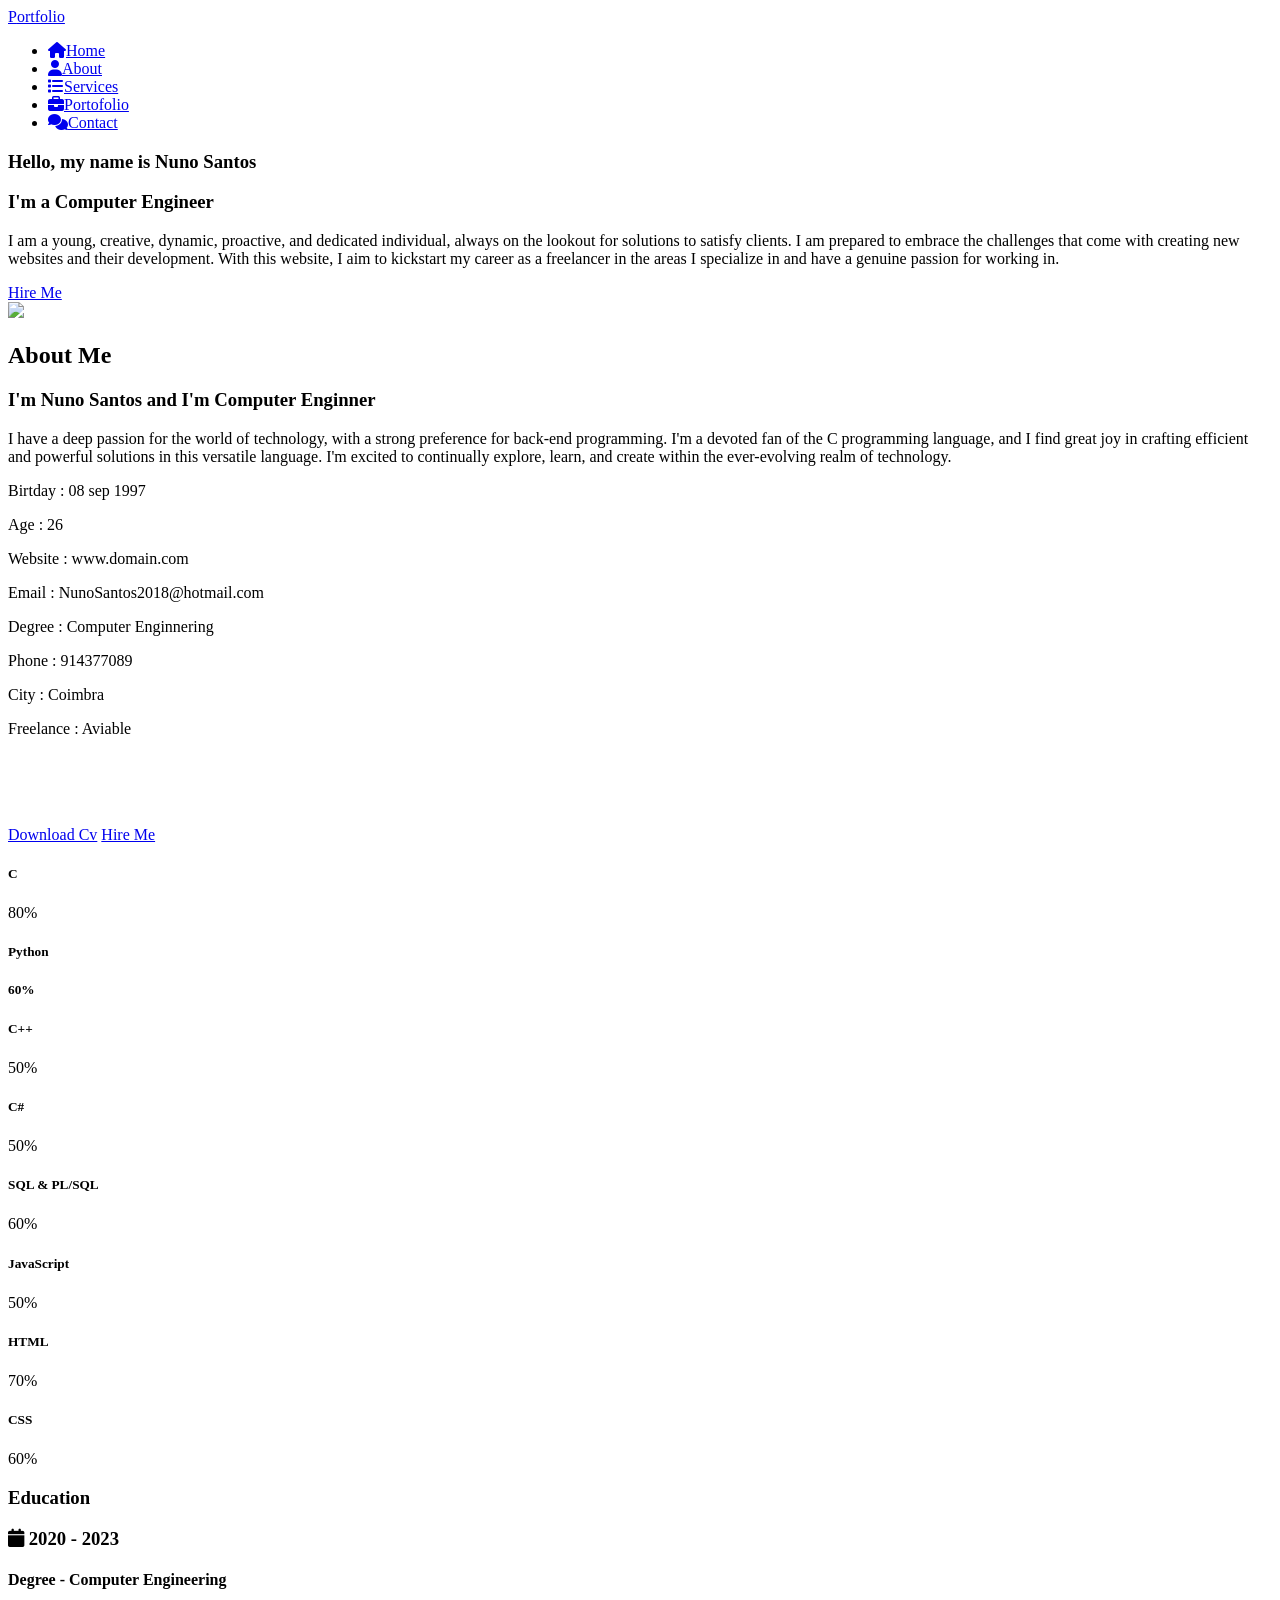
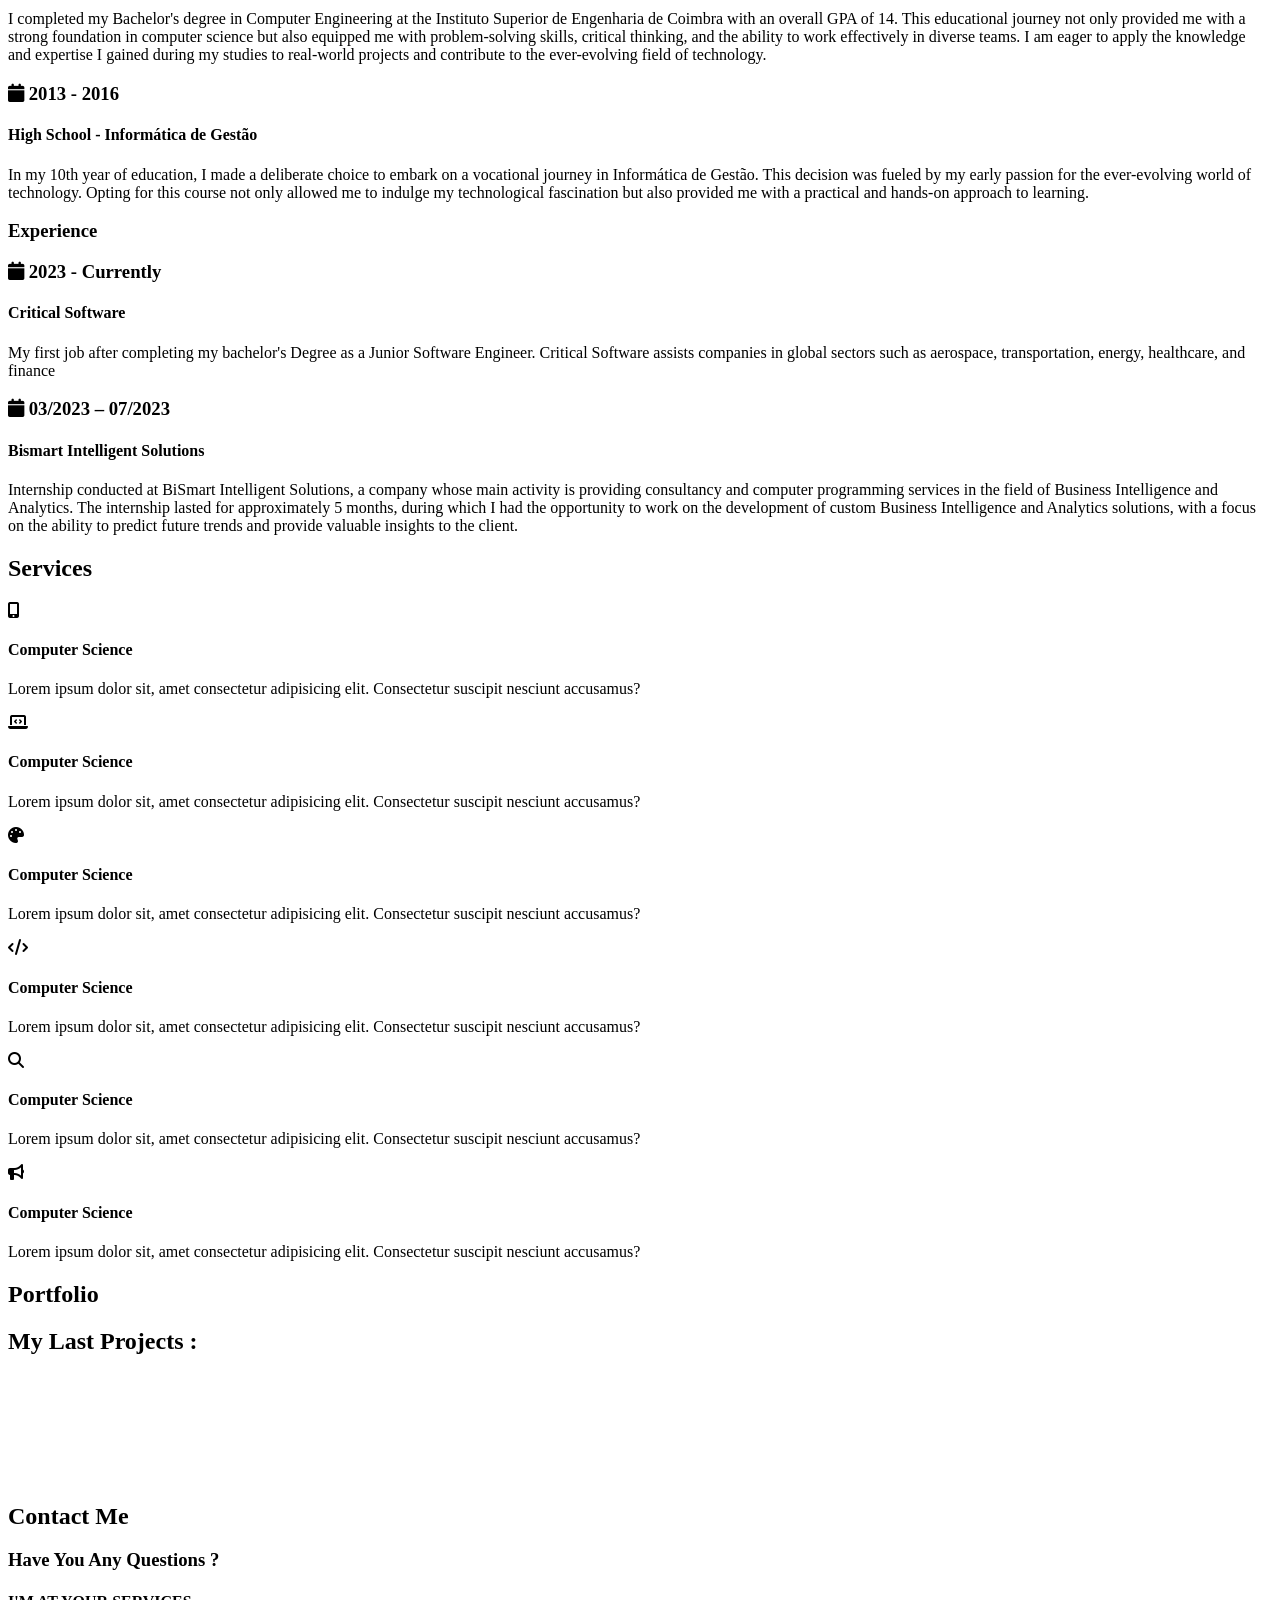
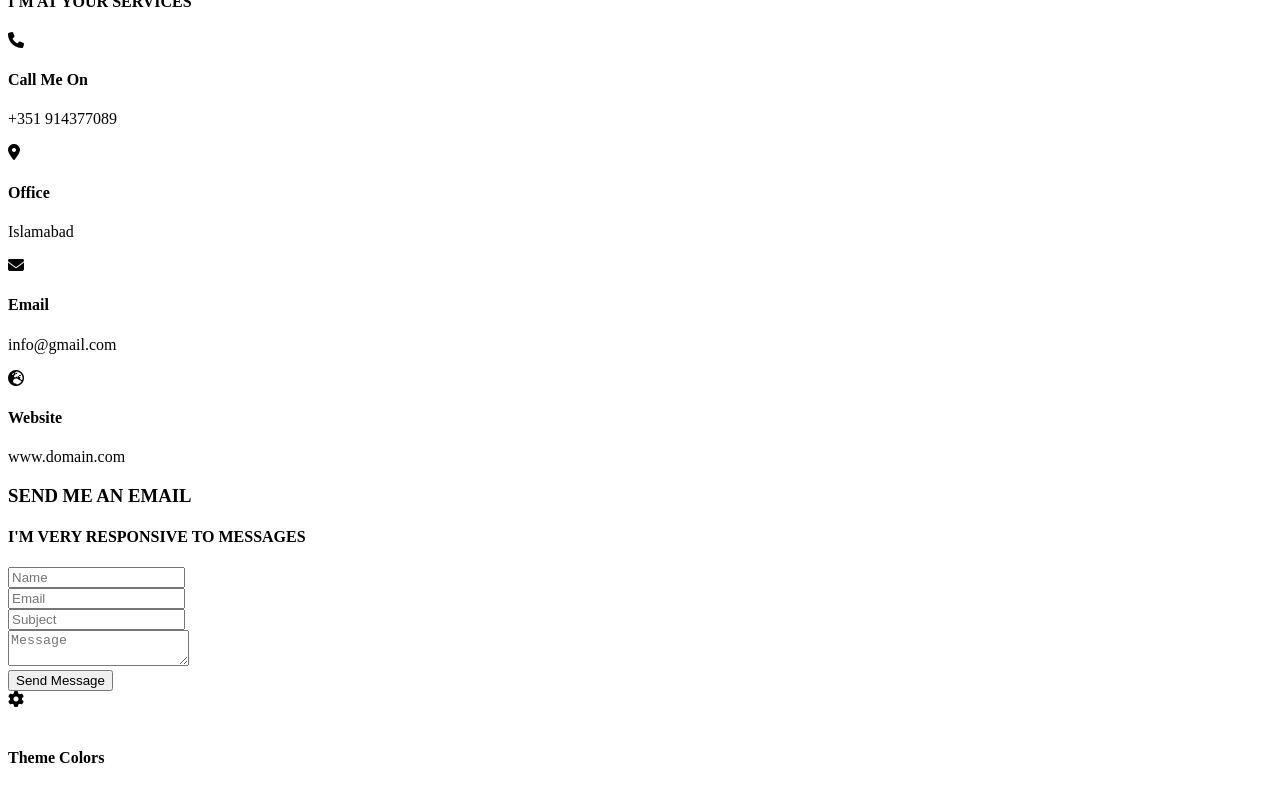
==== index.html @ 23011f0f "Add a index.html" ====
<!DOCTYPE html>
<html lang="en">

<head>
    <meta charset="UTF-8">
    <meta http-equiv="X-UA-Compatible" content="IE=edge">
    <meta name="viewport" content="width=device-width, initial-scale=1.0">
    <title>Document</title>
    <!-- ====  CSS Files ====-->
    <link rel="stylesheet" href="css/style.css">
    <link rel="stylesheet" href="css/skins/color-1.css">
    <link rel="stylesheet" href="https://cdnjs.cloudflare.com/ajax/libs/font-awesome/6.2.0/css/all.min.css">
    <!-- ==== Style Switcher ==== -->
    <link rel="stylesheet" href="css/skins/color-1.css" class="alternate-style" title="color-1" disabled>
    <link rel="stylesheet" href="css/skins/color-2.css" class="alternate-style" title="color-2" disabled>
    <link rel="stylesheet" href="css/skins/color-3.css" class="alternate-style" title="color-3" disabled>
    <link rel="stylesheet" href="css/skins/color-4.css" class="alternate-style" title="color-4" disabled>
    <link rel="stylesheet" href="css/skins/color-5.css" class="alternate-style" title="color-5" disabled>
    <link rel="stylesheet" href="css/style-switcher.css">
</head>

<body>
    <!-- ==== Main Container Start ==== -->
    <div class="main-container">
        <!-- ==== Aside Start ==== -->
        <div class="aside">
            <div class="logo">
                <a href="#"><span>P</span>ortfolio</a>
            </div>
            <div class="nav-toggler"></div>
            <span></span>
            <ul class="nav">
                <li><a href="#home" class="active"><i class="fa fa-home"></i>Home</a></li>
                <li><a href="#about"><i class="fa fa-user"></i>About</a></li>
                <li><a href="#services"><i class="fa fa-list"></i>Services</a></li>
                <li><a href="#portfolio"><i class="fa fa-briefcase"></i>Portofolio</a></li>
                <li><a href="#contact"><i class="fa fa-comments"></i>Contact</a></li>

            </ul>
        </div>
        <!-- ==== Aside End ==== -->
        <!-- ==== Main Content Start ==== -->
        <div class="main-content">
            <!-- ==== Home Section Start ==== -->
            <section class="home section" id="home">
                <div class="container">
                    <div class="row">
                        <div class="home-info padd-15">
                            <h3 class="hello">Hello, my name is <span class="name">Nuno Santos</span></h3>
                            <h3 class="my-profession">I'm a <span class="typing">Computer Engineer</span></h3>
                            <p>I am a young, creative, dynamic, proactive, and dedicated individual, always on the lookout for solutions to satisfy clients. I am prepared to embrace the challenges that come with creating new websites and their development. With this website, I aim to kickstart my career as a freelancer in the areas I specialize in and have a genuine passion for working in.</p>
                            <a href="#contact" class="btn hire-me">Hire Me</a>
                        </div>
                        <div class="home-img padd-15">
                            <img src="images/hero.jpg.png">
                        </div>
                    </div>
                </div>
            </section>
            <!-- ==== Home Section End ==== -->
            <!-- ==== About Section Start ==== -->
            <section class="about section" id="about">
                <div class="container">
                    <div class="row">
                        <div class="section-title padd-15">
                            <h2> About Me</h2>
                        </div>
                    </div>
                    <div class="row">
                        <div class="about-content padd-15">
                            <div class="row">
                                <div class="about-text padd-15">
                                    <h3>I'm Nuno Santos and I'm <span>Computer Enginner</span></h3>
                                    <p>I have a deep passion for the world of technology, with a strong preference for back-end programming. I'm a devoted fan of the C programming language, and I find great joy in crafting efficient and powerful solutions in this versatile language. I'm excited to continually explore, learn, and create within the ever-evolving realm of technology.</p>
                                </div>
                            </div>
                            <div class="row">
                                <div class="personal-info padd-15">
                                    <div class="row">
                                        <div class="info-item padd-15">
                                            <p>Birtday : <span>08 sep 1997</span></p>
                                        </div>
                                        <div class="info-item padd-15">
                                            <p>Age : <span>26</span></p>
                                        </div>
                                        <div class="info-item padd-15">
                                            <p>Website : <span>www.domain.com</span></p>
                                        </div>
                                        <div class="info-item padd-15">
                                            <p>Email : <span>NunoSantos2018@hotmail.com</span></p>
                                        </div>
                                        <div class="info-item padd-15">
                                            <p>Degree : <span>Computer Enginnering</span></p>
                                        </div>
                                        <div class="info-item padd-15">
                                            <p>Phone : <span>914377089</span></p>
                                        </div>
                                        <div class="info-item padd-15">
                                            <p>City : <span>Coimbra</span></p>
                                        </div>
                                        <div class="info-item padd-15">
                                            <p>Freelance : <span>Aviable</span></p>
                                        </div>
                                    </div>
                                    <br><br><br><br>
                                    <div class="row">
                                        <div class="buttons padd-15">
                                            
                                            <a href="/src/cv/CV - Nuno Santos.pdf" Download class="btn">Download Cv</a>
                                            <a href="#contact" class="btn hire-me">Hire Me</a>
                                        </div>
                                    </div>
                                </div>
                                <div class="skills padd-15">
                                    <div class="row">
                                        <div class="skill-item  padd-15">
                                            <h5>C</h5>
                                            <div class="progress">
                                                <div class="progress-in" style="width: 80%;"></div>
                                                <div class="skill-percent">80%</div>
                                            </div>
                                        </div>
                                        <div class="skill-item padd-15">
                                            <h5>Python<h5>
                                            <div class="progress">
                                                <div class="progress-in" style="width: 60%;"></div>
                                                <div class="skill-percent">60%</div>
                                            </div>
                                        </div>
                                        <div class="skill-item padd-15">
                                            <h5>C++</h5>
                                            <div class="progress">
                                                <div class="progress-in" style="width: 50%;"></div>
                                                <div class="skill-percent">50%</div>
                                            </div>
                                        </div>
                                        <div class="skill-item padd-15">
                                            <h5>C#</h5>
                                            <div class="progress">
                                                <div class="progress-in" style="width: 50%;"></div>
                                                <div class="skill-percent">50%</div>
                                            </div>
                                        </div>
                                        <div class="skill-item padd-15">
                                            <h5>SQL & PL/SQL</h5>
                                            <div class="progress">
                                                <div class="progress-in" style="width: 60%;"></div>
                                                <div class="skill-percent">60%</div>
                                            </div>
                                        </div>
                                        <div class="skill-item padd-15">
                                            <h5>JavaScript</h5>
                                            <div class="progress">
                                                <div class="progress-in" style="width: 50%;"></div>
                                                <div class="skill-percent">50%</div>
                                            </div>
                                        </div>
                                        <div class="skill-item padd-15">
                                            <h5>HTML</h5>
                                            <div class="progress">
                                                <div class="progress-in" style="width: 70%;"></div>
                                                <div class="skill-percent">70%</div>
                                            </div>
                                        </div>
                                        <div class="skill-item padd-15">
                                            <h5>CSS</h5>
                                            <div class="progress">
                                                <div class="progress-in" style="width: 60%;"></div>
                                                <div class="skill-percent">60%</div>
                                            </div>
                                        </div>
                                    </div>
                                </div>
                            </div>
                            <div class="row">
                                <div class="education padd-15">
                                    <h3 class="title">Education</h3>
                                    <div class="row">
                                        <div class="timeline-box padd-15">
                                            <div class="timeline shadow-dark">
                                                <!-- ==== Timeline item ==== -->
                                                <div class="timeline-item">
                                                    <div class="circle-dot"></div>
                                                    <h3 class="timeline-date">
                                                        <i class="fa fa-calendar"></i> 2020 - 2023
                                                    </h3>
                                                    <h4 class="timeline-title">Degree - Computer Engineering</h4>
                                                    <p class="timeline-text">I completed my Bachelor's degree in Computer Engineering at the Instituto Superior de Engenharia de Coimbra with an overall GPA of 14. This educational journey not only provided me with a strong foundation in computer science but also equipped me with problem-solving skills, critical thinking, and the ability to work effectively in diverse teams. I am eager to apply the knowledge and expertise I gained during my studies to real-world projects and contribute to the ever-evolving field of technology.</p>
                                                </div>
                                                <!-- ==== Timeline item ==== -->
                                                <div class="timeline-item">
                                                    <div class="circle-dot"></div>
                                                    <h3 class="timeline-date">
                                                        <i class=" fa fa-calendar"></i> 2013 - 2016
                                                    </h3>
                                                    <h4 class="timeline-title">High School - Informática de Gestão</h4>
                                                    <p class="timeline-text">In my 10th year of education, I made a deliberate choice to embark on a vocational journey in Informática de Gestão. This decision was fueled by my early passion for the ever-evolving world of technology. Opting for this course not only allowed me to indulge my technological fascination but also provided me with a practical and hands-on approach to learning.</p>
                                                </div>
                                            </div>
                                        </div>
                                    </div>
                                </div>
                                <div class="experience padd-15">
                                    <h3 class="title">Experience</h3>
                                    <div class="row">
                                        <div class="timeline-box padd-15">
                                            <div class="timeline shadow-dark">
                                                <!-- ==== Timeline item ==== -->
                                                <div class="timeline-item">
                                                    <div class="circle-dot"></div>
                                                    <h3 class="timeline-date">
                                                        <i class="fa fa-calendar"></i> 2023 - Currently
                                                    </h3>
                                                    <h4 class="timeline-title">Critical Software</h4>
                                                    <p class="timeline-text">My first job after completing my bachelor's Degree as a Junior Software Engineer. Critical Software assists companies in global sectors such as aerospace, transportation, energy, healthcare, and finance</p>
                                                </div>
                                                <!-- ==== Timeline item ==== -->
                                                <div class="timeline-item">
                                                    <div class="circle-dot"></div>
                                                    <h3 class="timeline-date">
                                                        <i class=" fa fa-calendar"></i> 03/2023 – 07/2023 
                                                    </h3>
                                                    <h4 class="timeline-title">Bismart Intelligent Solutions</h4>
                                                    <p class="timeline-text">Internship conducted at BiSmart Intelligent Solutions, a company whose main activity is providing consultancy and computer programming services in the field of Business Intelligence and Analytics. The internship lasted for approximately 5 months, during which I had the opportunity to work on the development of custom Business Intelligence and Analytics solutions, with a focus on the ability to predict future trends and provide valuable insights to the client.</p>
                                                </div>
                                                <!-- ==== Timeline item ==== -->
                                            </div>
                                        </div>
                                    </div>
                                </div>
                            </div>
                        </div>
                    </div>
                </div>
            </section>
            <!-- ==== About Section End ==== -->
            <!-- ==== Services Section Start ==== -->
            <section class="service section" id="services">
                <div class="container">
                    <div class="row">
                        <div class="section-title padd-15">
                            <h2>Services</h2>
                        </div>
                    </div>
                    <div class="row">
                        <!-- ==== Service item Start ====-->
                        <div class="service-item padd-15">
                            <div class="service-item-inner">
                                <div class="icon">
                                    <i class="fa fa-mobile-alt"></i>
                                </div>
                                <h4>Computer Science</h4>
                                <p>Lorem ipsum dolor sit, amet consectetur adipisicing elit. Consectetur suscipit
                                    nesciunt accusamus?</p>
                            </div>
                        </div>
                        <!-- ==== Service item End ====-->
                        <!-- ==== Service item Start ====-->
                        <div class="service-item padd-15">
                            <div class="service-item-inner">
                                <div class="icon">
                                    <i class="fa fa-laptop-code"></i>
                                </div>
                                <h4>Computer Science</h4>
                                <p>Lorem ipsum dolor sit, amet consectetur adipisicing elit. Consectetur suscipit
                                    nesciunt accusamus?</p>
                            </div>
                        </div>
                        <!-- ==== Service item End ====-->
                        <!-- ==== Service item Start ====-->
                        <div class="service-item padd-15">
                            <div class="service-item-inner">
                                <div class="icon">
                                    <i class="fa fa-palette"></i>
                                </div>
                                <h4>Computer Science</h4>
                                <p>Lorem ipsum dolor sit, amet consectetur adipisicing elit. Consectetur suscipit
                                    nesciunt accusamus?</p>
                            </div>
                        </div>
                        <!-- ==== Service item End ====-->
                        <!-- ==== Service item Start ====-->
                        <div class="service-item padd-15">
                            <div class="service-item-inner">
                                <div class="icon">
                                    <i class="fa fa-code"></i>
                                </div>
                                <h4>Computer Science</h4>
                                <p>Lorem ipsum dolor sit, amet consectetur adipisicing elit. Consectetur suscipit
                                    nesciunt accusamus?</p>
                            </div>
                        </div>
                        <!-- ==== Service item End ====-->
                        <!-- ==== Service item Start ====-->
                        <div class="service-item padd-15">
                            <div class="service-item-inner">
                                <div class="icon">
                                    <i class="fa fa-search"></i>
                                </div>
                                <h4>Computer Science</h4>
                                <p>Lorem ipsum dolor sit, amet consectetur adipisicing elit. Consectetur suscipit
                                    nesciunt accusamus?</p>
                            </div>
                        </div>
                        <!-- ==== Service item End ====-->
                        <!-- ==== Service item Start ====-->
                        <div class="service-item padd-15">
                            <div class="service-item-inner">
                                <div class="icon">
                                    <i class="fa fa-bullhorn"></i>
                                </div>
                                <h4>Computer Science</h4>
                                <p>Lorem ipsum dolor sit, amet consectetur adipisicing elit. Consectetur suscipit
                                    nesciunt accusamus?</p>
                            </div>
                        </div>
                        <!-- ==== Service item End ====-->
                    </div>
                </div>
            </section>
            <!-- ==== Services Section End ==== -->
            <!-- ==== Portfolio Section Start ==== -->
            <section class="portfolio section" id="portfolio">
                <div class="container">
                    <div class="row">
                        <div class="section-title padd-15">
                            <h2>Portfolio</h2>
                        </div>
                    </div>
                    <div class="row">
                        <div class="portfolio-heading padd-15">
                            <h2>My Last Projects : </h2>
                        </div>
                    </div>
                    <div class="row">
                        <!-- ==== Portfolio item start ==== -->
                        <div class="portfolio-item padd-15">
                            <div class="portfolio-item-inner shadow-dark">
                                <div class="portfolio-img">
                                    <img src="images/portfolio" alt="">
                                </div>
                            </div>
                        </div>
                        <!-- ==== Portfolio item End ==== -->
                        <!-- ==== Portfolio item start ==== -->
                        <div class="portfolio-item padd-15">
                            <div class="portfolio-item-inner shadow-dark">
                                <div class="portfolio-img">
                                    <img src="images/portfolio" alt="">
                                </div>
                            </div>
                        </div>
                        <!-- ==== Portfolio item End ==== -->
                        <!-- ==== Portfolio item start ==== -->
                        <div class="portfolio-item padd-15">
                            <div class="portfolio-item-inner shadow-dark">
                                <div class="portfolio-img">
                                    <img src="images/portfolio" alt="">
                                </div>
                            </div>
                        </div>
                        <!-- ==== Portfolio item End ==== -->
                        <!-- ==== Portfolio item start ==== -->
                        <div class="portfolio-item padd-15">
                            <div class="portfolio-item-inner shadow-dark">
                                <div class="portfolio-img">
                                    <img src="images/portfolio" alt="">
                                </div>
                            </div>
                        </div>
                        <!-- ==== Portfolio item End ==== -->
                        <!-- ==== Portfolio item start ==== -->
                        <div class="portfolio-item padd-15">
                            <div class="portfolio-item-inner shadow-dark">
                                <div class="portfolio-img">
                                    <img src="images/portfolio" alt="">
                                </div>
                            </div>
                        </div>
                        <!-- ==== Portfolio item End ==== -->
                        <!-- ==== Portfolio item start ==== -->
                        <div class="portfolio-item padd-15">
                            <div class="portfolio-item-inner shadow-dark">
                                <div class="portfolio-img">
                                    <img src="images/portfolio" alt="">
                                </div>
                            </div>
                        </div>
                        <!-- ==== Portfolio item End ==== -->
                    </div>
                </div>
            </section>
            <!-- ==== Portfolio Section End ==== -->
            <!-- ==== Contact Section Start ==== -->
            <section class="contact section" id="contact">
                <div class="container">
                    <div class="row">
                        <div class="section-title padd-15">
                            <h2>Contact Me</h2>
                        </div>
                    </div>
                    <h3 class="contact-title padd-15">Have You Any Questions ?</h3>
                    <h4 class="contact-sub-title padd-15">I'M AT YOUR SERVICES</h4>
                    <div class="row">
                        <!-- ==== Contact info item start ==== -->
                        <div class="contact-info-item padd-15">
                            <div class="icon"><i class="fa fa-phone"></i></div>
                            <h4>Call Me On</h4>
                            <p>+351 914377089</p>
                        </div>
                        <!-- ==== Contact info item end ==== -->
                        <!-- ==== Contact info item start ==== -->
                        <div class="contact-info-item padd-15">
                            <div class="icon"><i class="fa fa-map-marker-alt"></i></div>
                            <h4>Office</h4>
                            <p>Islamabad</p>
                        </div>
                        <!-- ==== Contact info item end ==== -->
                        <!-- ==== Contact info item start ==== -->
                        <div class="contact-info-item padd-15">
                            <div class="icon"><i class="fa fa-envelope"></i></div>
                            <h4>Email</h4>
                            <p>info@gmail.com</p>
                        </div>
                        <!-- ==== Contact info item end ==== -->
                        <!-- ==== Contact info item start ==== -->
                        <div class="contact-info-item padd-15">
                            <div class="icon"><i class="fa fa-globe-europe"></i></div>
                            <h4>Website</h4>
                            <p>www.domain.com</p>
                        </div>
                        <!-- ==== Contact info item end ==== -->
                    </div>
                    <h3 class="contact-title padd-15">SEND ME AN EMAIL</h3>
                    <h4 class="contact-sub-title padd-15">I'M VERY RESPONSIVE TO MESSAGES</h4>
                    <!-- ==== Contact Form ==== -->
                    <div class="row">
                        <div class="contact-form padd-15">
                            <div class="row">
                                <div class="form-item col-6 padd-15">
                                    <div class="form-group">
                                        <input type="text" class="form-control" placeholder="Name">
                                    </div>
                                </div>
                                <div class="form-item col-6 padd-15">
                                    <div class="form-group">
                                        <input type="email" class="form-control" placeholder="Email">
                                    </div>
                                </div>
                            </div>
                            <div class="row">
                                <div class="form-item col-12 padd-15">
                                    <div class="form-group">
                                        <input type="text" class="form-control" placeholder="Subject">
                                    </div>
                                </div>
                            </div>
                            <div class="row">
                                <div class="form-item col-12 padd-15">
                                    <div class="form-group">
                                        <textarea name="" class="form-control" id="" placeholder="Message"></textarea>
                                    </div>
                                </div>
                            </div>
                            <div class="row">
                                <div class="form-item col-12 padd-15">
                                    <button type="submit" class="btn">Send Message</button>
                                </div>
                            </div>
                        </div>
                    </div>
                </div>
            </section>
            <!-- ==== Contact Section End ==== -->
        </div>
        <!-- ==== Main Content End ==== -->
    </div>
    <!-- ==== Main Container End ==== -->
    <!-- ==== Style Switcher Start === -->
    <div class="style-switcher">    
        <div class="style-switcher-toggler s-icon">
            <i class="fas fa-cog fa-spin"></i>
        </div>
        <div class="day-night s-icon">
            <i class="fas "></i>
        </div>        
        <h4>Theme Colors</h4>
        <div class="colors">
            <span class="color-1" onclick="setActiveStyle('color-1')"></span>
            <span class="color-2" onclick="setActiveStyle('color-2')"></span>
            <span class="color-3" onclick="setActiveStyle('color-3')"></span>
            <span class="color-4" onclick="setActiveStyle('color-4')"></span>
            <span class="color-5" onclick="setActiveStyle('color-5')"></span>
        </div>
    </div>
    <!-- ==== Style Switcher End === -->
    <!-- ==== JS Files ==== -->
    <script src="https://cdnjs.cloudflare.com/ajax/libs/typed.js/2.0.12/typed.min.js" 
     referrerpolicy="no-referrer"></script>
    <script src="js/script.js"></script>
    <script src="js/style-switcher.js"></script>
</body>

</html>
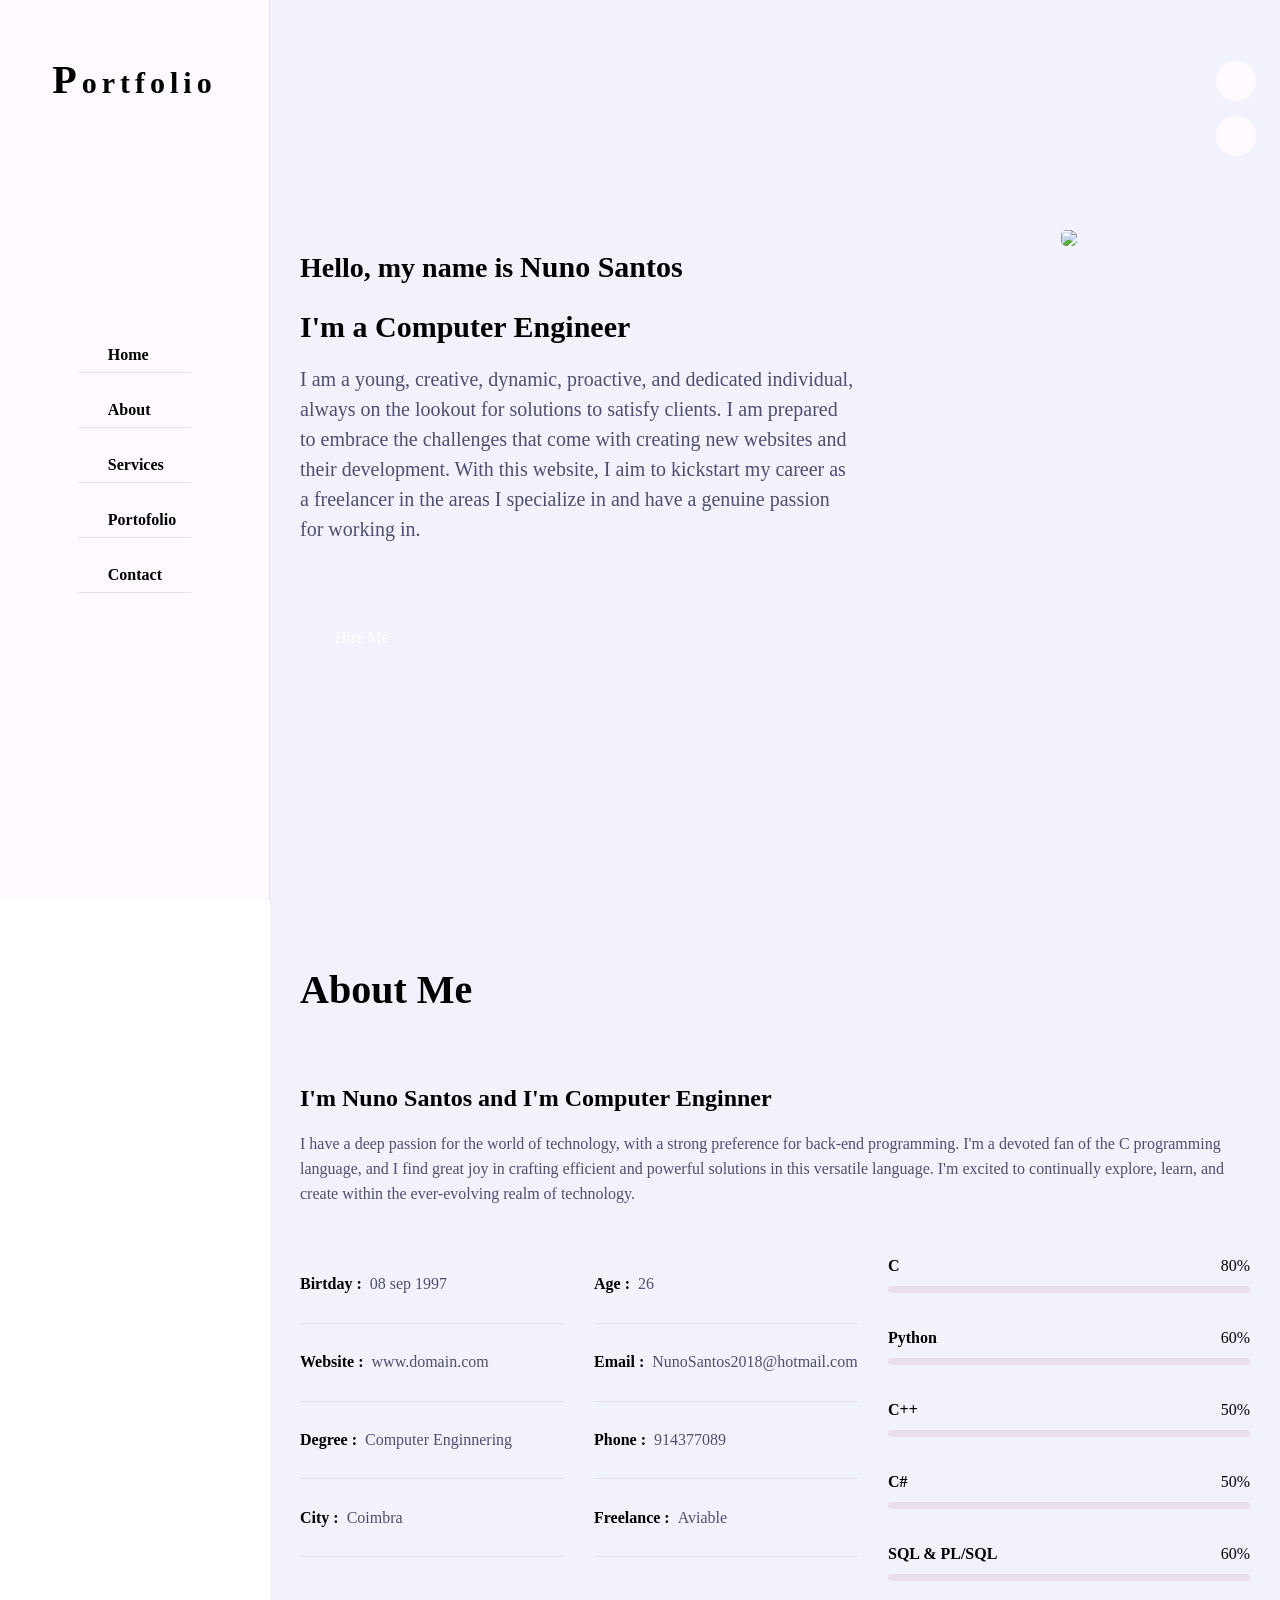
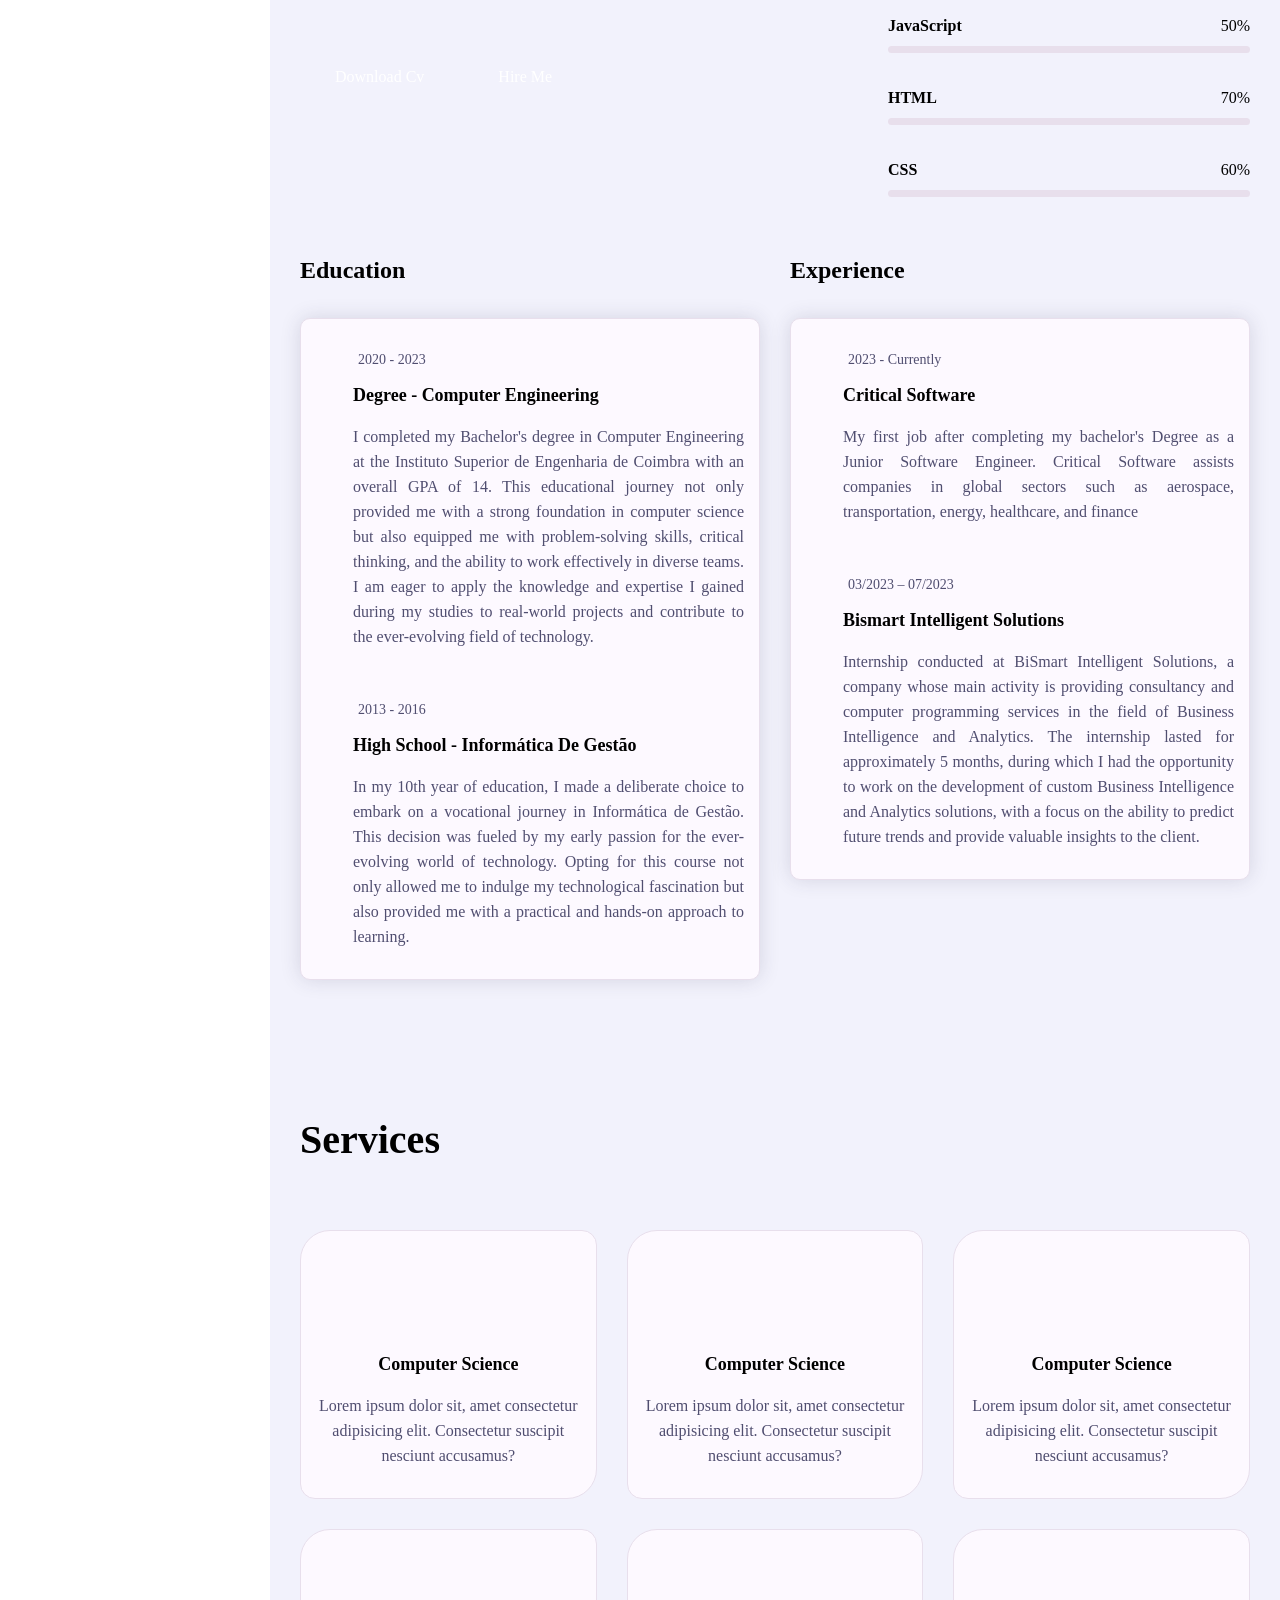
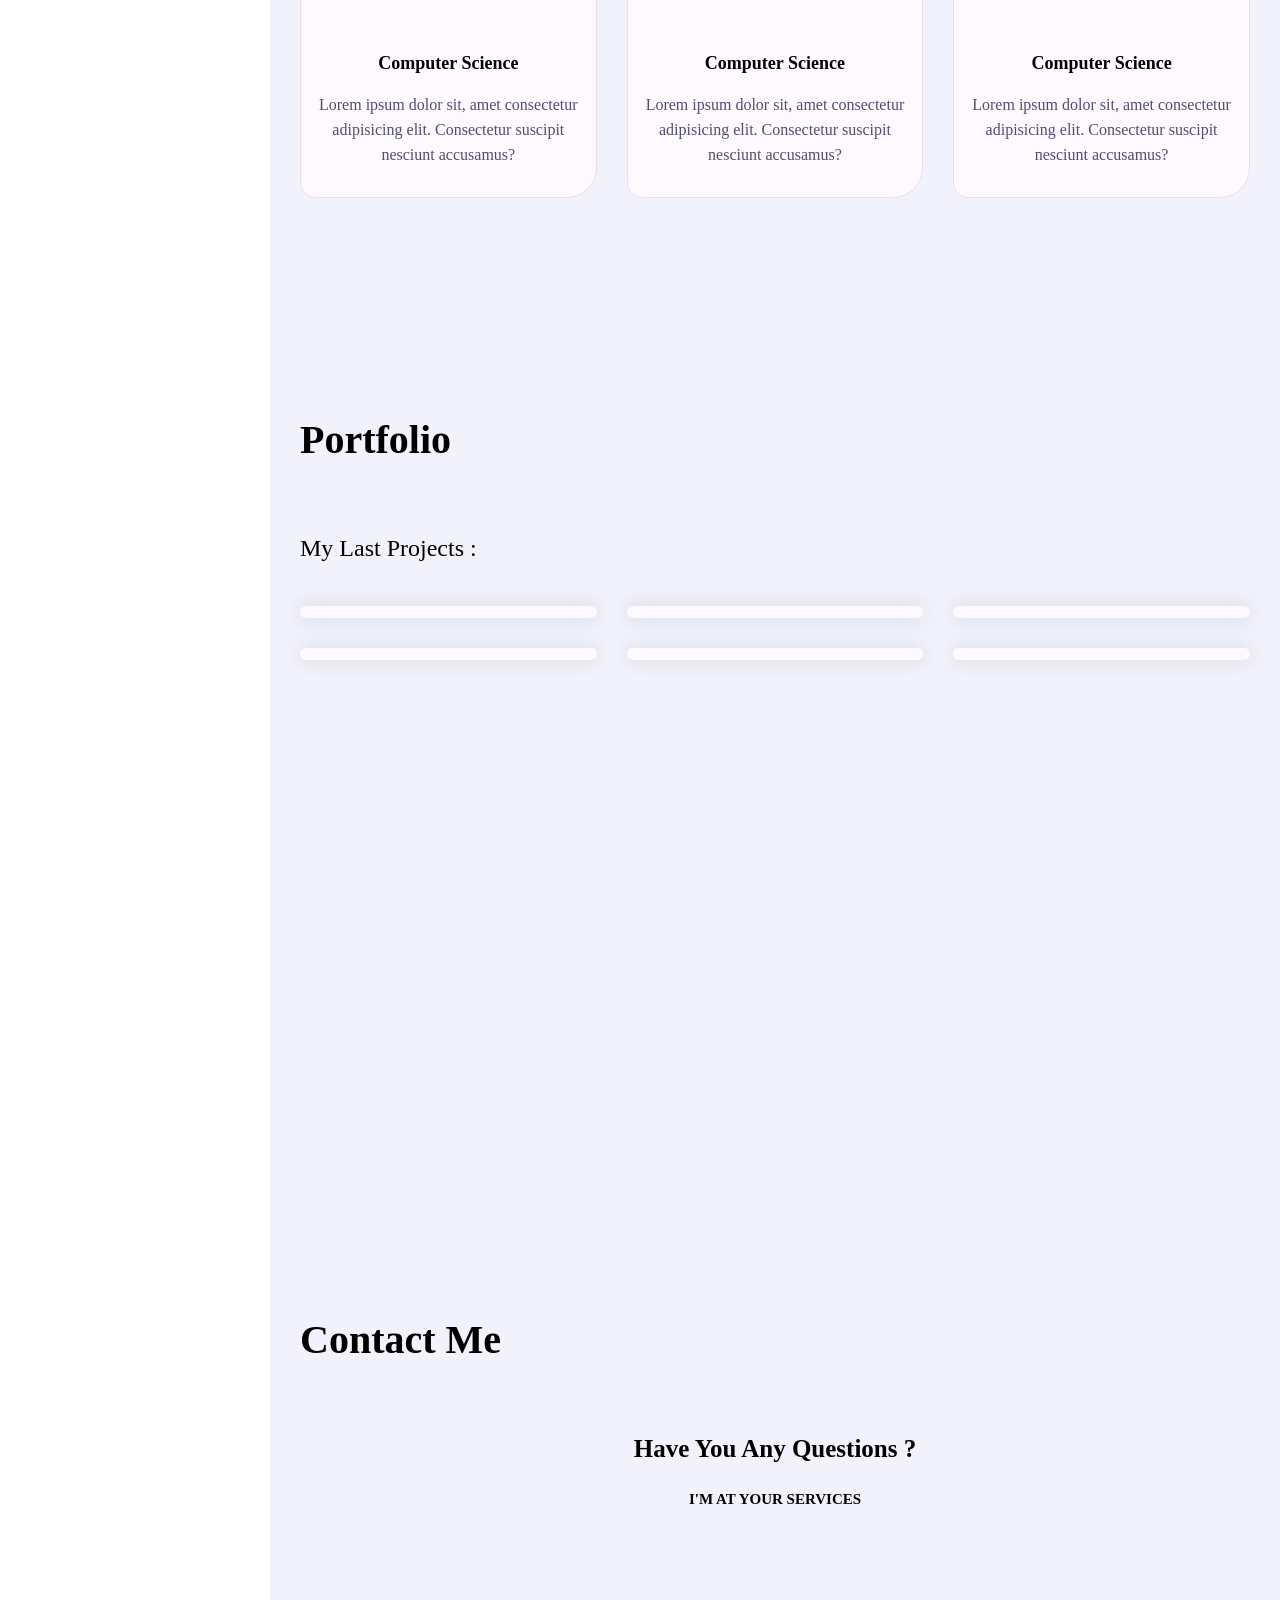
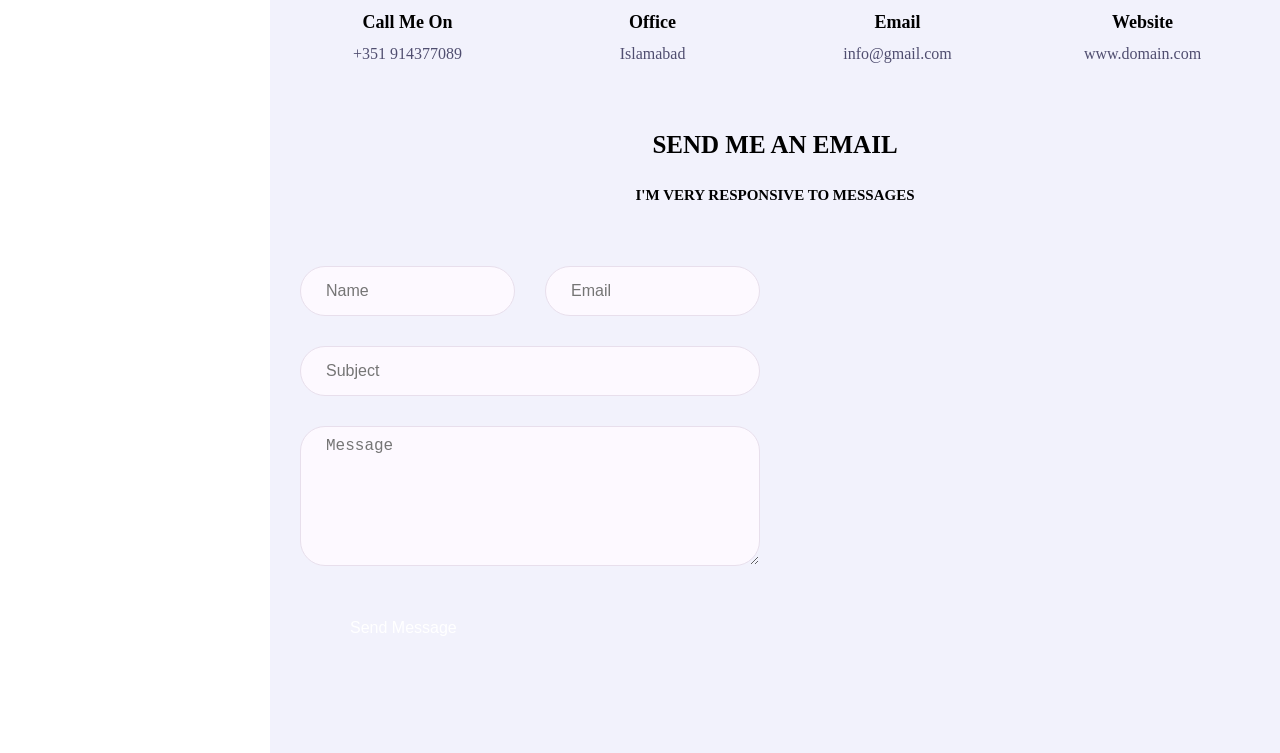
==== commit f4a4ff8d: "Update the links for folders" ====
--- a/index.html
+++ b/index.html
@@ -7,16 +7,16 @@
     <meta name="viewport" content="width=device-width, initial-scale=1.0">
     <title>Document</title>
     <!-- ====  CSS Files ====-->
-    <link rel="stylesheet" href="css/style.css">
+    <link rel="stylesheet" href="src/css/style.css">
     <link rel="stylesheet" href="css/skins/color-1.css">
-    <link rel="stylesheet" href="https://cdnjs.cloudflare.com/ajax/libs/font-awesome/6.2.0/css/all.min.css">
+    <link rel="stylesheet" href="https://cdnjs.cloudflare.com/ajax/libs/font-awesome/6.2.0/src/css/all.min.css">
     <!-- ==== Style Switcher ==== -->
-    <link rel="stylesheet" href="css/skins/color-1.css" class="alternate-style" title="color-1" disabled>
-    <link rel="stylesheet" href="css/skins/color-2.css" class="alternate-style" title="color-2" disabled>
-    <link rel="stylesheet" href="css/skins/color-3.css" class="alternate-style" title="color-3" disabled>
-    <link rel="stylesheet" href="css/skins/color-4.css" class="alternate-style" title="color-4" disabled>
-    <link rel="stylesheet" href="css/skins/color-5.css" class="alternate-style" title="color-5" disabled>
-    <link rel="stylesheet" href="css/style-switcher.css">
+    <link rel="stylesheet" href="src/css/skins/color-1.css" class="alternate-style" title="color-1" disabled>
+    <link rel="stylesheet" href="src/css/skins/color-2.css" class="alternate-style" title="color-2" disabled>
+    <link rel="stylesheet" href="src/css/skins/color-3.css" class="alternate-style" title="color-3" disabled>
+    <link rel="stylesheet" href="src/css/skins/color-4.css" class="alternate-style" title="color-4" disabled>
+    <link rel="stylesheet" href="src/css/skins/color-5.css" class="alternate-style" title="color-5" disabled>
+    <link rel="stylesheet" href="src/css/style-switcher.css">
 </head>
 
 <body>
@@ -497,8 +497,8 @@
     <!-- ==== JS Files ==== -->
     <script src="https://cdnjs.cloudflare.com/ajax/libs/typed.js/2.0.12/typed.min.js" 
      referrerpolicy="no-referrer"></script>
-    <script src="js/script.js"></script>
-    <script src="js/style-switcher.js"></script>
+    <script src="src/js/script.js"></script>
+    <script src="src/js/style-switcher.js"></script>
 </body>
 
 </html>
--- a/src/css/style.css
+++ b/src/css/style.css
@@ -0,0 +1,797 @@
+@import url('https://fonts.googleapis.com/css2?family=Clicker+Script&family=Poppins:wght@200;300;400;500;600;700&display=swap');
+:root
+{
+    --bg-black-900:#f2f2fc;
+    --bg-black-100:#fdf9ff;
+    --bg-black-50:#e8dfec;
+    --text-blacck-900:#302e4d;
+    --text-black-700:#504e70;
+}
+body.dark
+{
+        --bg-black-900:#151515;
+        --bg-black-100:#222222;
+        --bg-black-50:#393939;
+        --text-black-900:#ffffff;
+        --text-black-700:#e9e9e9;
+       /* background-color: #151515; /* Cor de fundo para o modo noturno */
+        /*color: #ffffff; /* Cor do texto para o modo noturno */
+}
+body
+{
+  line-height: 1.5;
+  font-size: 16px; 
+  font-family: 'Poppins' sans-serif;
+}
+*
+{
+    margin: 0;
+    padding: 0;
+    outline: none;
+    text-decoration: none;
+    box-sizing: border-box;
+}
+::before,::after
+{
+    box-sizing: border-box;
+}
+ul{
+    list-style: none;
+}
+.section
+{
+    background: var(--bg-black-900);
+    min-height: 100vh;
+    display: block;
+    padding: 0 30px;
+    opacity: 1;
+}
+.hidden
+{
+    display: none !important;
+}
+.main-content
+{
+    padding-left: 270px;
+
+}
+.padd-15
+{
+    padding-left: 15px;
+    padding-right: 15px;
+}
+.container
+{
+    max-width: 1100px;
+    width: 100%;
+    margin: auto;
+}
+.section .container
+{
+    padding-top: 60px;
+    padding-bottom: 70px;
+}
+.section-title
+{
+    flex: 0 0 100;
+    max-width: 100%;
+    margin-bottom: 60px;
+}
+.section-title h2
+{
+    font-size: 40px;
+    color: var(--text-black-900);
+    font-weight: 700;
+    position: relative;
+}
+.section-title h2::before
+{
+    content: '';
+    height: 4px;
+    width: 50px;
+    background-color: var(--skin-color);
+    position: absolute;
+    top: 100%;
+    left: 0;
+}
+.section-title h2::after
+{
+    content: '';
+    height: 4px;
+    width: 25px;
+    background-color: var(--skin-color);
+    position: absolute;
+    top: 100%;
+    left: 0;
+    margin-top: 8px;
+}
+.row
+{
+    display: flex;
+    flex-wrap: wrap;
+    margin-left: -15px;
+    margin-right: -15px;
+    position: relative;
+}
+.btn
+{
+    font-size: 16px;
+    font-weight: 500;
+    padding: 12px 35px;
+    color: white;
+    border-radius: 40px;
+    display: inline-block;
+    white-space: nowrap;
+    border: none;
+    background: var(--skin-color);
+    transition: all 0.3s ease;
+}
+.btn:hover
+{
+    transform: scale(1.05);
+}
+.shadow-dark
+{
+    box-shadow: 0 0 20px rgba(48, 46, 77, 0.15);
+}
+/* aside */
+.aside
+{
+    width: 270px;
+    background: var(--bg-black-100);
+    position: fixed;
+    left: 0;
+    top: 0;
+    padding: 30px;
+    height: 100%;
+    border-right: 1px solid var(--bg-black-50);    
+    display: flex;
+    justify-content: center;
+    align-items: center;
+    z-index: 10;
+}
+.aside .logo
+{
+    position: absolute;
+    top: 50px;
+    font-size: 30px;
+
+}
+.aside .logo a
+{
+    color: var(--text-black-900);
+    font-weight: 700;
+    padding: 15px 20px;
+    font-size: 30px;
+    letter-spacing: 5px;
+    position: relative;
+}
+.aside .logo a span
+{
+    font-family: 'Clicker Script', cursive;
+    font-size: 40px;
+}
+.aside .logo a::before
+{
+    content: '';
+    position: absolute;
+    width: 20px;
+    height: 20px;
+    border-bottom: 5px solid var(--skin-color);
+    border-left: 5px solid var(--skin-color);
+    bottom: 0;
+    left: 0;
+
+}
+.aside .logo a::after
+{
+    content: '';
+    position: absolute;
+    width: 20px;
+    height: 20px;
+    border-top: 5px solid var(--skin-color);
+    border-right: 5px solid var(--skin-color);
+    top: 0;
+    right: 0;
+}
+.aside .nav-toggler
+{
+    height: 40px;
+    width: 45px;
+    border: 1px solid var(--bg-black-50);
+    cursor: pointer;
+    position: fixed;
+    left: 300px;
+    top: 20px;
+    border-radius: 5px;
+    background: var(--bg-black-100);
+    display: none;
+    align-items: center;
+    justify-content: center;
+}
+.aside .nav-toggler span
+{
+    height: 2px; /*Altura*/
+    width: 18px; /*Largura*/
+    background: var(--skin-color);
+    display: inline-block;
+    position: relative; 
+}
+.aside .nav-toggler span::before
+{
+    content: '';
+    height: 2px;
+    width: 18px;
+    background: var(--skin-color);
+    position: absolute;
+    top: -6px;
+    left: 0;
+}
+.aside .nav-toggler span::after
+{
+    content: '';
+    height: 2px;
+    width: 18px;
+    background: var(--skin-color);
+    position: absolute;
+    top: 6px;
+    left: 0;
+}
+.aside .nav
+{
+    margin-top: 50px;
+}
+.aside .nav li
+{
+    margin-bottom: 20px;
+    display: block;
+}
+.aside .nav li a 
+{
+    font-size: 16px;
+    font-weight: 600;
+    display: block;
+    border-bottom: 1px solid var(--bg-black-50);
+    color: var(--text-black-900);
+    padding: 5px 15px;
+}
+.aside .nav li a.active
+{
+    color: var(--skin-color);
+}
+.aside .nav li a i
+{
+    margin-right: 15px;
+}
+
+/* home */ 
+.home{
+    min-height: 100vh;
+    display:flex;
+    color: var(--text-black-900);
+
+}
+.home .home-info
+{
+    flex: 0 0 60%;
+    max-width: 60%;
+
+}
+h3.hello
+{
+  font-size: 28px;
+  margin: 15px 0;  
+}
+h3.hello span
+{
+    font-family: 'Clicker Script' , cursive;
+    font-size: 30px;
+    font-weight: 700;
+    color: var(--skin-color);
+}
+h3.my-profession
+{
+    font-size: 30px;
+    margin: 15px 0;
+}
+.typing
+{
+    color: var(--skin-color);
+}
+.home-info p 
+{
+    margin-bottom: 70px;
+    font-size: 20px;
+    color: var(--text-black-700);
+}
+.home .home-img{
+    flex: 0 0 40%;
+    max-width:  40%;
+    text-align: center;
+    position: relative;
+
+}
+.home-img::after
+{
+    content: '';
+    position: absolute;
+    height: 80px;
+    width: 80px;
+    border-bottom: 10px solid var(--skin-color);
+    border-right: 10px solid var(--skin-color);
+    right: 20px;
+    bottom: -40px
+}
+.home-img::before
+{
+    content: '';
+    position: absolute;
+    height: 80px;
+    width: 80px;
+    border-top: 10px solid var(--skin-color);
+    border-left: 10px solid var(--skin-color);
+    left: -20px;
+    top: -40px
+}
+
+.home .home-img img
+{
+    margin: auto;
+    border-radius: 5px;
+    height: 400px;
+}
+
+/*About */
+.about .about-content
+{
+    flex: 0 0 100%;
+    max-width: 100%;
+}
+.about .about-content .about-text
+{
+    flex: 0 0 100%;
+    max-width: 100%;    
+}
+.about .about-content .about-text h3
+{
+    font-size: 24px;
+    margin-bottom: 15px;
+    font-weight: 700;
+    color: var(--text-black-900)
+}
+.about .about-content .about-text h3 span
+{
+    color: var(--skin-color);
+}
+.about .about-content .about-text p
+{
+    font-size: 16px;
+    line-height: 25px;
+    color: var(--text-black-700);
+}
+.about .about-content .personal-info
+{
+    flex: 0 0 60%;
+    max-width: 60%;
+    margin-top: 40px;
+}
+.about .about-content .personal-info .info-item
+{
+    flex: 0 0 50%;
+    max-width: 50%;
+}
+.about .about-content .personal-info .info-item p
+{
+    font-weight: 600;
+    padding: 10% 0;
+    font-size: 16px;
+    color: var(--text-black-900);
+    border-bottom: 1px solid var(--bg-black-50);
+}
+.about .about-content .personal-info .info-item p span
+{
+    font-weight: 400;
+    color: var(--text-black-700);
+    margin-left: 4px;
+    display: inline-block;
+
+}
+.about .about-content .personal-info .buittons
+{
+    margin-top: 30px;
+}
+.about .about-content .personal-info .buittons .btn
+{
+    margin-right: 15px;
+    margin-top: 10px;
+}
+.about .about-content .skills
+{
+    flex: 0 0 40%;
+    max-width: 40%;
+    margin-top: 40px;
+}
+.about .about-content .skills .skill-item
+{
+    flex: 0 0 100%;
+    max-width: 100%;
+
+}
+.about .about-content .skills .skill-item h5
+{
+    line-height: 40px;
+    font-weight: 600;
+    font-size: 16px;
+    color: var(--text-black-900);
+    text-transform: capitalize;
+}
+.about .about-content .skills .skill-item .progress
+{
+    background-color:  var(--bg-black-50);
+    height: 7px;
+    border-radius: 4px;
+    width: 100%;
+    position: relative;
+}
+.about .about-content .skills .skill-item
+{
+    margin-bottom: 25px;
+}
+.about .about-content .skills .skill-item .progress .progress-in
+{
+    position: absolute;
+    left: 0;
+    top: 0;
+    height: 100%;
+    border-radius: 4px;
+    background-color: var(--skin-color);
+}
+.about .about-content .skills .skill-item  .skill-percent
+{
+    position: absolute;
+    right: 0;
+    color: var(--text-black-900);
+    top: -40px;
+    font-weight: 400;
+    line-height: 40px;
+}
+.about .about-content .education,
+.about .about-content .experience
+{
+    flex: 0 0 50%;
+    max-width: 50%;
+    margin-top: 30px;
+}
+.about .about-content h3.title
+{
+    font-size: 24px;
+    margin-bottom: 30px;
+    font-weight: 700;
+    color: var(--text-black-900);
+}
+
+.about .about-content .timeline-box
+{
+    flex: 0 0 100%;
+    max-width: 100%;
+}
+.about .about-content .timeline  
+{
+    background-color: var(--bg-black-100);
+    padding: 30px 15px;
+    border: 1px solid var(--bg-black-50);
+    border-radius: 10px;
+    width: 100%;
+    position: relative;
+}
+.about .about-content .timeline .timeline-item
+{
+    position:relative;
+    padding-left: 37px;
+    padding-bottom: 50px;
+}
+.about .about-content .timeline .timeline-item:last-child
+{
+    padding-bottom: 0;
+}
+.about .about-content .timeline .timeline-item::before
+{
+    content: '';
+    width: 1px;
+    position: absolute;
+    height: 100%;
+    left: 7px;
+    top: 0;
+    background-color: var(--skin-color);
+}
+.about .about-content .timeline  .circle-dot
+{
+    position: absolute;
+    left: 0;
+    top: 0;
+    height: 15px;
+    width: 15px;
+    border-radius: 50%;
+    background-color: var(--skin-color);
+}
+.about .about-content .timeline .timeline-date
+{
+    font-weight: 400;
+    font-size: 14px;
+    margin-bottom: 12px;
+    color: var(--text-black-700);
+}
+.about .about-content .timeline .timeline-date .fa 
+{
+    margin-right: 5px;
+}
+.about .about-content .timeline .timeline-title
+{
+    font-weight: 700;
+    font-size: 18px;
+    margin-bottom: 15px;
+    text-transform: capitalize;
+    color: var(--text-black-900);
+}
+.about .about-content .timeline .timeline-text
+{
+    line-height: 25px;
+    font-size: 16px;
+    text-align: justify;
+    color: var(--text-black-700);
+}
+/* Service */
+.service .container
+{
+    padding-bottom: 40px;
+}
+.service .service-item
+{
+    margin-bottom: 30px;
+    flex: 0 0 33.33%;
+    max-width: 33.33%;
+}
+.service .service-item .service-item-inner
+{
+    background-color: var(--bg-black-100);
+    border: 1px solid var(--bg-black-50);
+    border-radius: 30px 15px;
+    padding: 30px 15px;
+    text-align: center;
+    transition: all 0.35 ease;
+}
+.service .service-item .service-item-inner:hover
+{
+    box-shadow:  0 0 20px rgba(48, 46, 77, 0.15);
+}
+.service .service-item .service-item-inner .icon 
+{
+    height: 60px;
+    width: 60px;
+    border-radius: 50%;
+    display: block;
+    margin: 0 auto 30px;
+    text-align: center;
+    transition: all 0.3s ease;
+}
+.service .service-item .service-item-inner .icon .fa
+{
+    font-size: 40px;
+    line-height: 60px;
+    color: var(--skin-color);
+    transition: all 0.3s ease;
+
+}
+.service .service-item .service-item-inner:hover .icon 
+{
+    background: var(--skin-color);
+}
+
+.service .service-item .service-item-inner:hover .icon .fa 
+{
+
+    font-size: 25px;
+    color: #ffffff
+}
+.service .service-item .service-item-inner h4
+{
+    font-size: 18px;
+    margin-bottom: 15px;
+    color: var(--text-black-900);
+    font-weight: 700;
+    text-transform: capitalize;
+}
+.service .service-item .service-item-inner p
+{
+    font-size: 16px;
+    color: var(--text-black-700);
+    line-height: 25px;
+
+}
+
+/* Portfolio */
+.portfolio .container
+{
+    padding-bottom: 40px;
+}
+.portfolio .portfolio-heading
+{
+    flex: 0 0 100%;
+    max-width: 100%;
+    margin-bottom: 40px;
+
+}
+.portfolio .portfolio-heading h2
+{
+    color: var(--text-black-900);
+    font-weight: 500;
+
+}
+.portfolio .portfolio-item
+{
+    flex: 0 0 33.33%;
+    max-width: 33.33%;
+    margin-bottom: 30px;
+}
+.portfolio .portfolio-item-inner
+{
+    border: 6px solid var(--bg-black-100);
+    border-radius: 10px;
+    overflow: hidden;
+    cursor: pointer;
+}
+.portfolio .portfolio-item-inner .portfolio-img img 
+{
+    width: 100%;
+    display: block;
+}
+/* Contact */
+.contact-title
+{
+    color: var(--skin-color);
+    text-align: center;
+    font-size: 25px;
+    margin-bottom: 20px;
+}
+
+.contact-sub-title
+{
+    color: var(--text-black-900);
+    text-align: center;
+    font-size: 15px;
+    margin-bottom: 60px;
+}
+.contact .contact-info-item
+{
+    flex: 0 0 25%;
+    max-width: 25%;
+    text-align: center;
+    margin-bottom: 60px;
+}
+
+.contact .contact-info-item .icon 
+{
+     display: inline-block;
+}
+.contact .contact-info-item .icon .fa
+{
+    font-size: 25px;
+    color: var(--skin-color);
+}
+.contact .contact-info-item h4 
+{
+    font-size: 18px;
+    font-weight: 700;
+    color: var(--text-black-900);
+    text-transform: capitalize;
+    margin: 15px 0 5px;
+}
+.contact .contact-info-item p
+{
+    font-size: 16px;
+    line-height: 25px;
+    color: var(--text-black-700);
+    font-weight: 400;
+}
+.contact .contact-form
+{
+    flex: 0 0 100%;
+    max-width: 100%;
+}
+.contact .contact-form 
+{
+    flex: 0 0 50%;
+    max-width: 50%;
+    
+}
+.contact .contact-form .col-6
+{
+    flex: 0 0 50%;
+    max-width: 50%;
+    
+}
+.contact .contact-form .col-12
+{
+    flex: 0 0 100%;
+    max-width: 100%;
+}
+.contact .contact-form .form-item
+{
+    margin-bottom: 30px;
+}
+.contact .contact-form .form-item .form-control
+{
+    width: 100%;
+    height: 50px;
+    border-radius: 25px;
+    background: var(--bg-black-100);
+    border: 1px solid var(--bg-black-50);
+    padding: 10px 25px;
+    font-size: 16px;
+    color: var(--text-black-700);
+    transition: all 0.3s ease;
+}
+.contact .contact-form .form-item .form-control:focus
+{
+    box-shadow:  0 0 20px rgba(48, 46, 77, 0.15);
+}
+.contact .contact-form .form-item textarea.form-control
+{
+    height: 140px;
+}
+.contact .contact-form .btn
+{
+    height: 50px;
+    padding: 0 50px;
+}
+
+@media(max-width: 1199px)
+{
+    .aside
+    {
+        left:-270px;
+    }
+    .main-content
+    {
+        padding-left: 0;
+    }
+    .about .about-content .personal-info .info-item p span 
+    {
+        display: block;
+        margin-left: 0;
+    }
+}
+@media(max-width: 991px)
+{
+    .contact .contact-info-item,
+    .portfolio .portfolio-item,
+    .service .service-item
+    {
+        flex: 0 0 50%;
+        max-width: 50%;
+    }
+    .home .home-info
+    {
+        flex: 0 0 100%;
+        max-width: 100%;
+    }
+    .home .home-img
+    {
+        display: none;
+    }
+}
+@media(max-width: 767px)
+{
+    .contact .contact-form .col-6,
+    .contact .contact-info-item,
+    .portfolio .portfolio-item,
+    .service .service-item,
+    .about .about-content .experience,
+    .about .about-content .education,
+    .about .about-content .skills,
+    .about .about-content .personal-info
+    {
+        flex: 0 0 100%;
+        max-width: 100%;
+    }
+}
--- a/src/css/skins/color-1.css
+++ b/src/css/skins/color-1.css
@@ -0,0 +1,5 @@
+:root
+{
+    --skin-color:#ec1839;
+    
+}
--- a/src/css/skins/color-2.css
+++ b/src/css/skins/color-2.css
@@ -0,0 +1,5 @@
+:root
+{
+    --skin-color:#fa5b0f;
+    
+}
--- a/src/css/skins/color-3.css
+++ b/src/css/skins/color-3.css
@@ -0,0 +1,5 @@
+:root
+{
+    --skin-color:#37b182;
+    
+}
--- a/src/css/skins/color-4.css
+++ b/src/css/skins/color-4.css
@@ -0,0 +1,5 @@
+:root
+{
+    --skin-color:#1854b4;
+    
+}
--- a/src/css/skins/color-5.css
+++ b/src/css/skins/color-5.css
@@ -0,0 +1,5 @@
+:root
+{
+    --skin-color:#f021b2;
+    
+}
--- a/src/css/style-switcher.css
+++ b/src/css/style-switcher.css
@@ -0,0 +1,88 @@
+.style-switcher
+{
+    position: fixed;
+    right: 0;
+    top: 60px;
+    padding: 15px;
+    width: 200px;
+    border: 1px solid var(--bg-black-50);
+    background: var(--bg-black-100);
+    z-index: 101;
+    border-radius: 5px;
+    transition: all 0.3s ease;
+    transform: translateX(100%);
+}
+.style-switcher.open
+{
+    transform: translateX(-25px);
+}
+.style-switcher .s-icon
+{
+    position: absolute;
+    height: 40px;
+    width: 40px;
+    text-align: center;
+    font-size: 20px;
+    background: var(--bg-black-100);
+    color: var(--text-black-900);
+    right: 100%;
+    border: 1p solid var(--bg-black-50);
+    margin-right: 25px;
+    cursor: pointer;
+    transition: all 0.3s ease;
+    border-radius: 50%;
+}
+.style-switcher .s-icon i
+{
+    line-height: 40px;
+}
+
+.style-switcher .style-switcher-toggler
+{
+    top: 0;
+}
+.style-switcher .day-night
+{
+    top: 55px;
+}
+.style-switcher h4
+{
+    margin: 0 0 10px;
+    color: var(--text-black-700);
+    font-size: 16px;
+    font-weight: 600;
+    text-transform: capitalize;
+}
+.style-switcher .colors
+{
+    display: flex;
+    flex-wrap: wrap;
+    justify-content: space-between;
+}
+.style-switcher .colors span
+{
+    display: inline-block;
+    height: 30px;
+    width: 30px;
+    border-radius: 50%;
+}
+.style-switcher .color-1
+{
+    background: #ec1839;
+}
+.style-switcher .color-2
+{
+    background: #fa5b0f;
+}
+.style-switcher .color-3
+{
+    background: #37b182;
+}
+.style-switcher .color-4
+{
+    background: #1854b4;
+}
+.style-switcher .color-5
+{
+    background: #f021b2;
+}
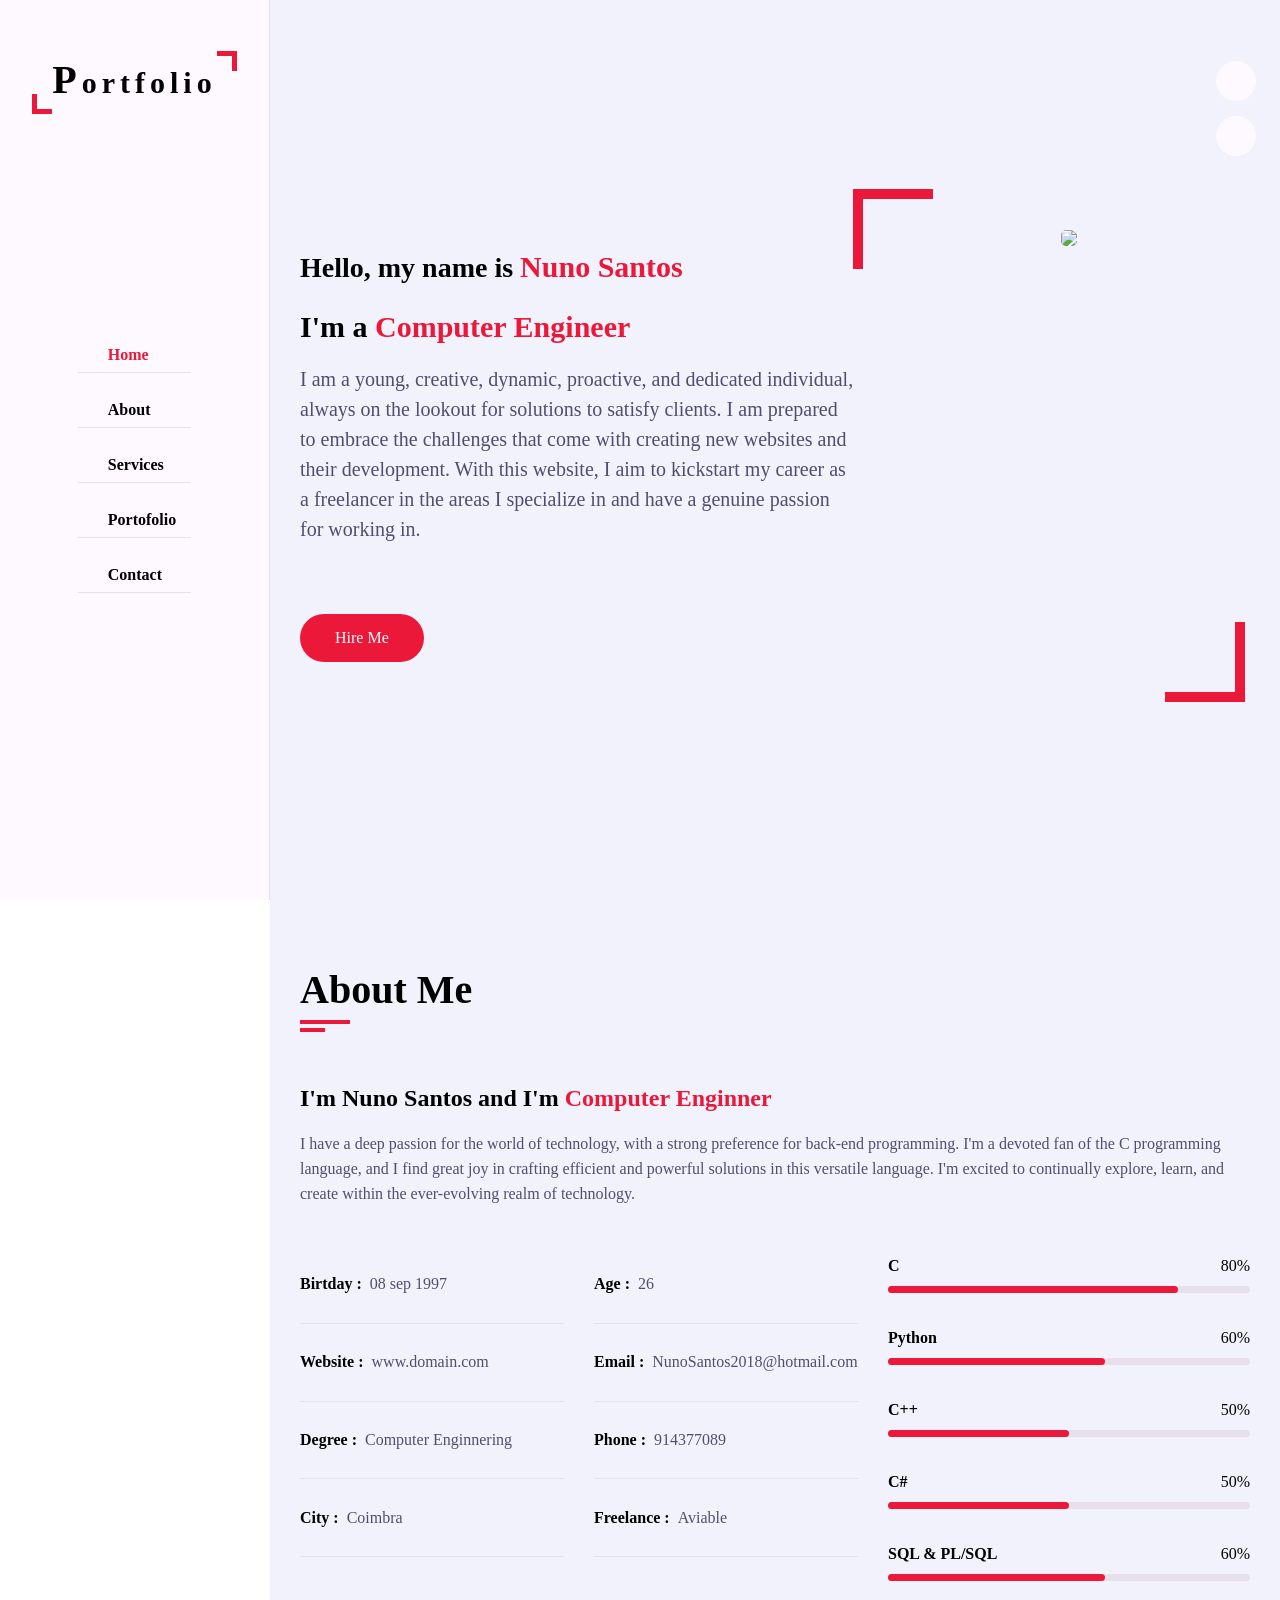
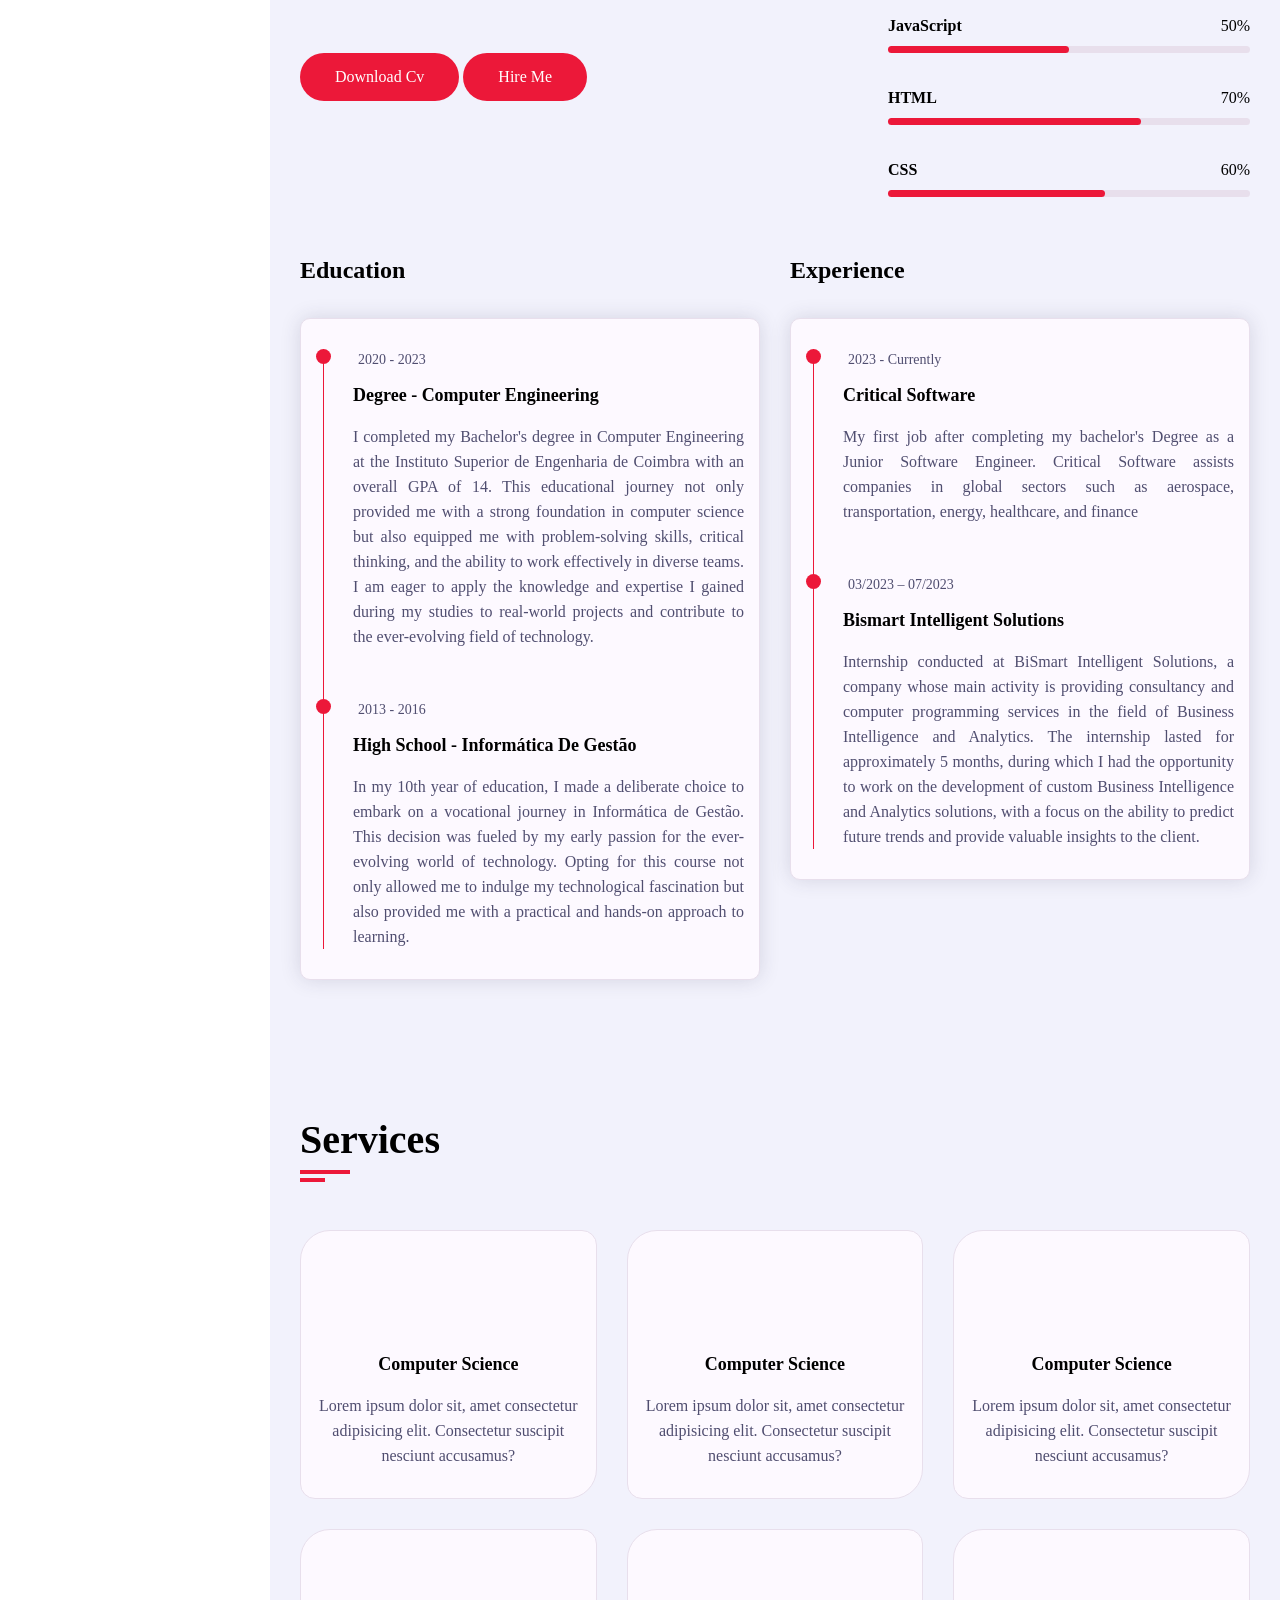
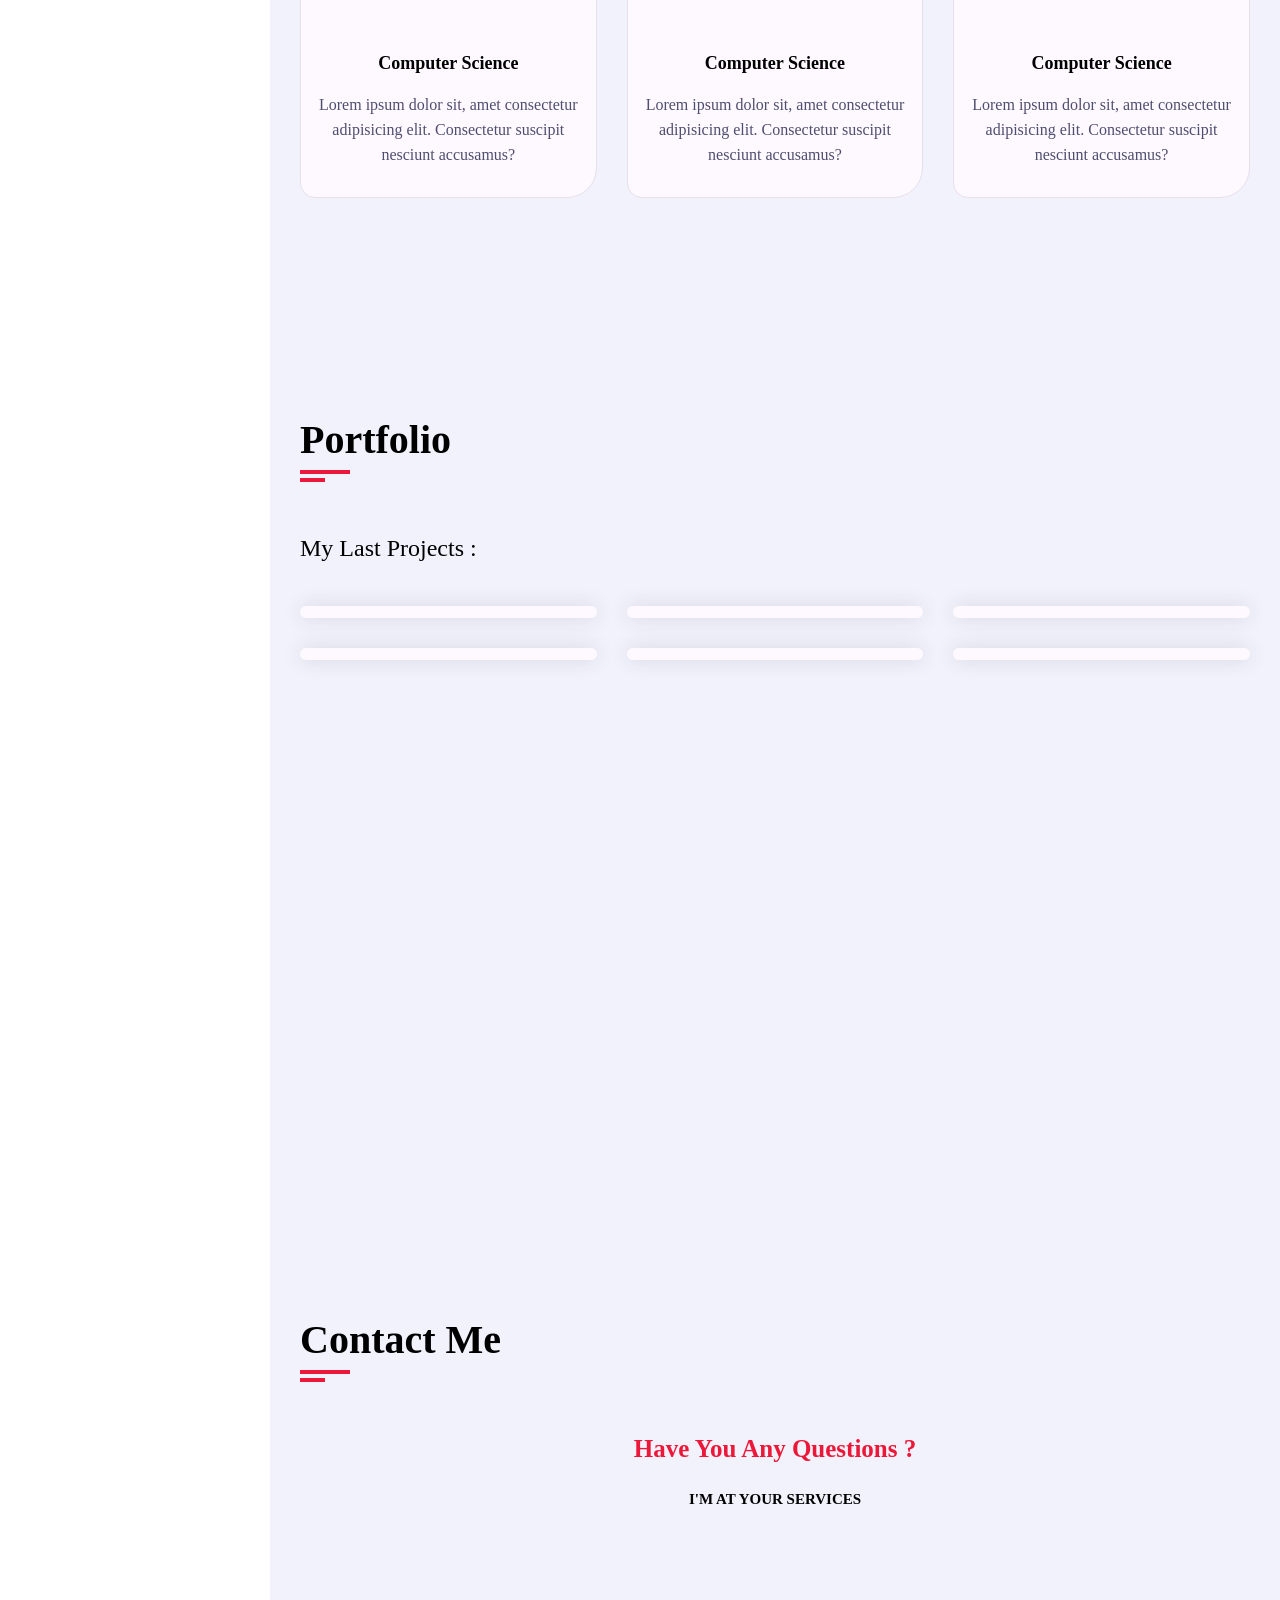
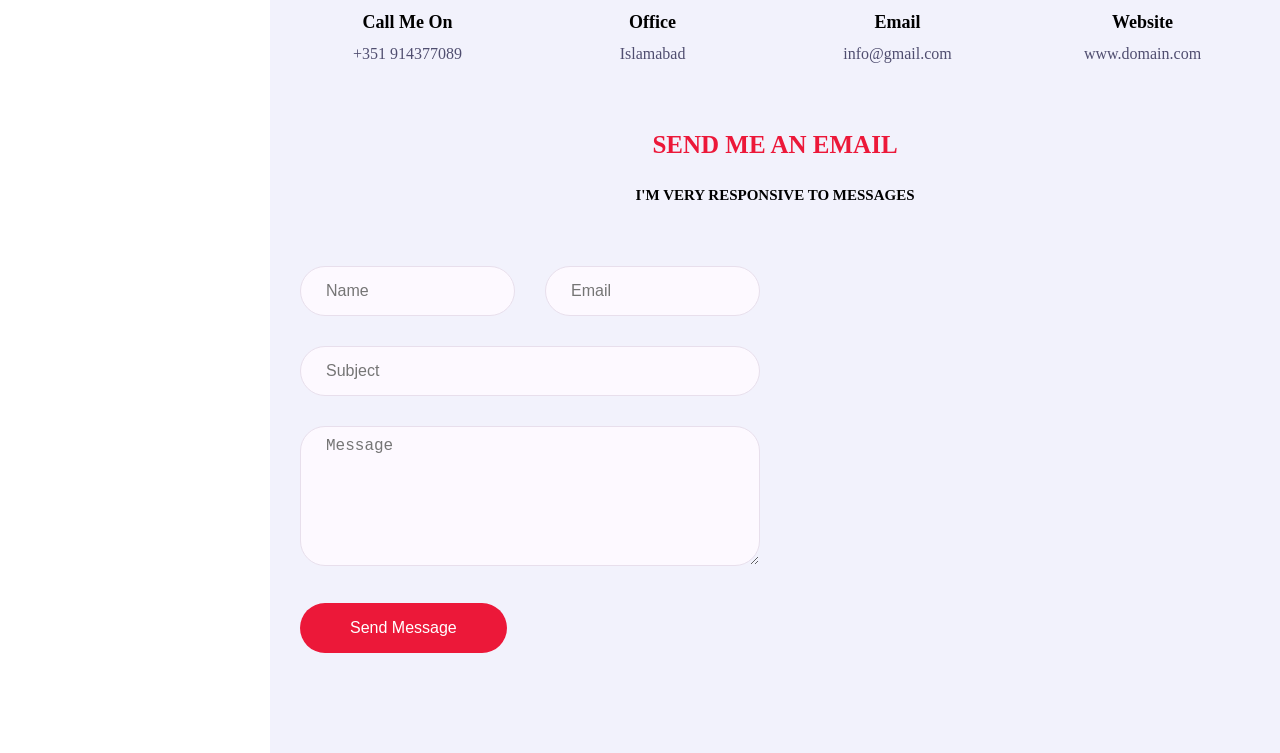
==== commit 76b07f65: "Update index.html" ====
--- a/index.html
+++ b/index.html
@@ -8,7 +8,7 @@
     <title>Document</title>
     <!-- ====  CSS Files ====-->
     <link rel="stylesheet" href="src/css/style.css">
-    <link rel="stylesheet" href="css/skins/color-1.css">
+    <link rel="stylesheet" href="src/css/skins/color-1.css">
     <link rel="stylesheet" href="https://cdnjs.cloudflare.com/ajax/libs/font-awesome/6.2.0/src/css/all.min.css">
     <!-- ==== Style Switcher ==== -->
     <link rel="stylesheet" href="src/css/skins/color-1.css" class="alternate-style" title="color-1" disabled>
@@ -501,4 +501,4 @@
     <script src="src/js/style-switcher.js"></script>
 </body>
 
-</html>+</html>
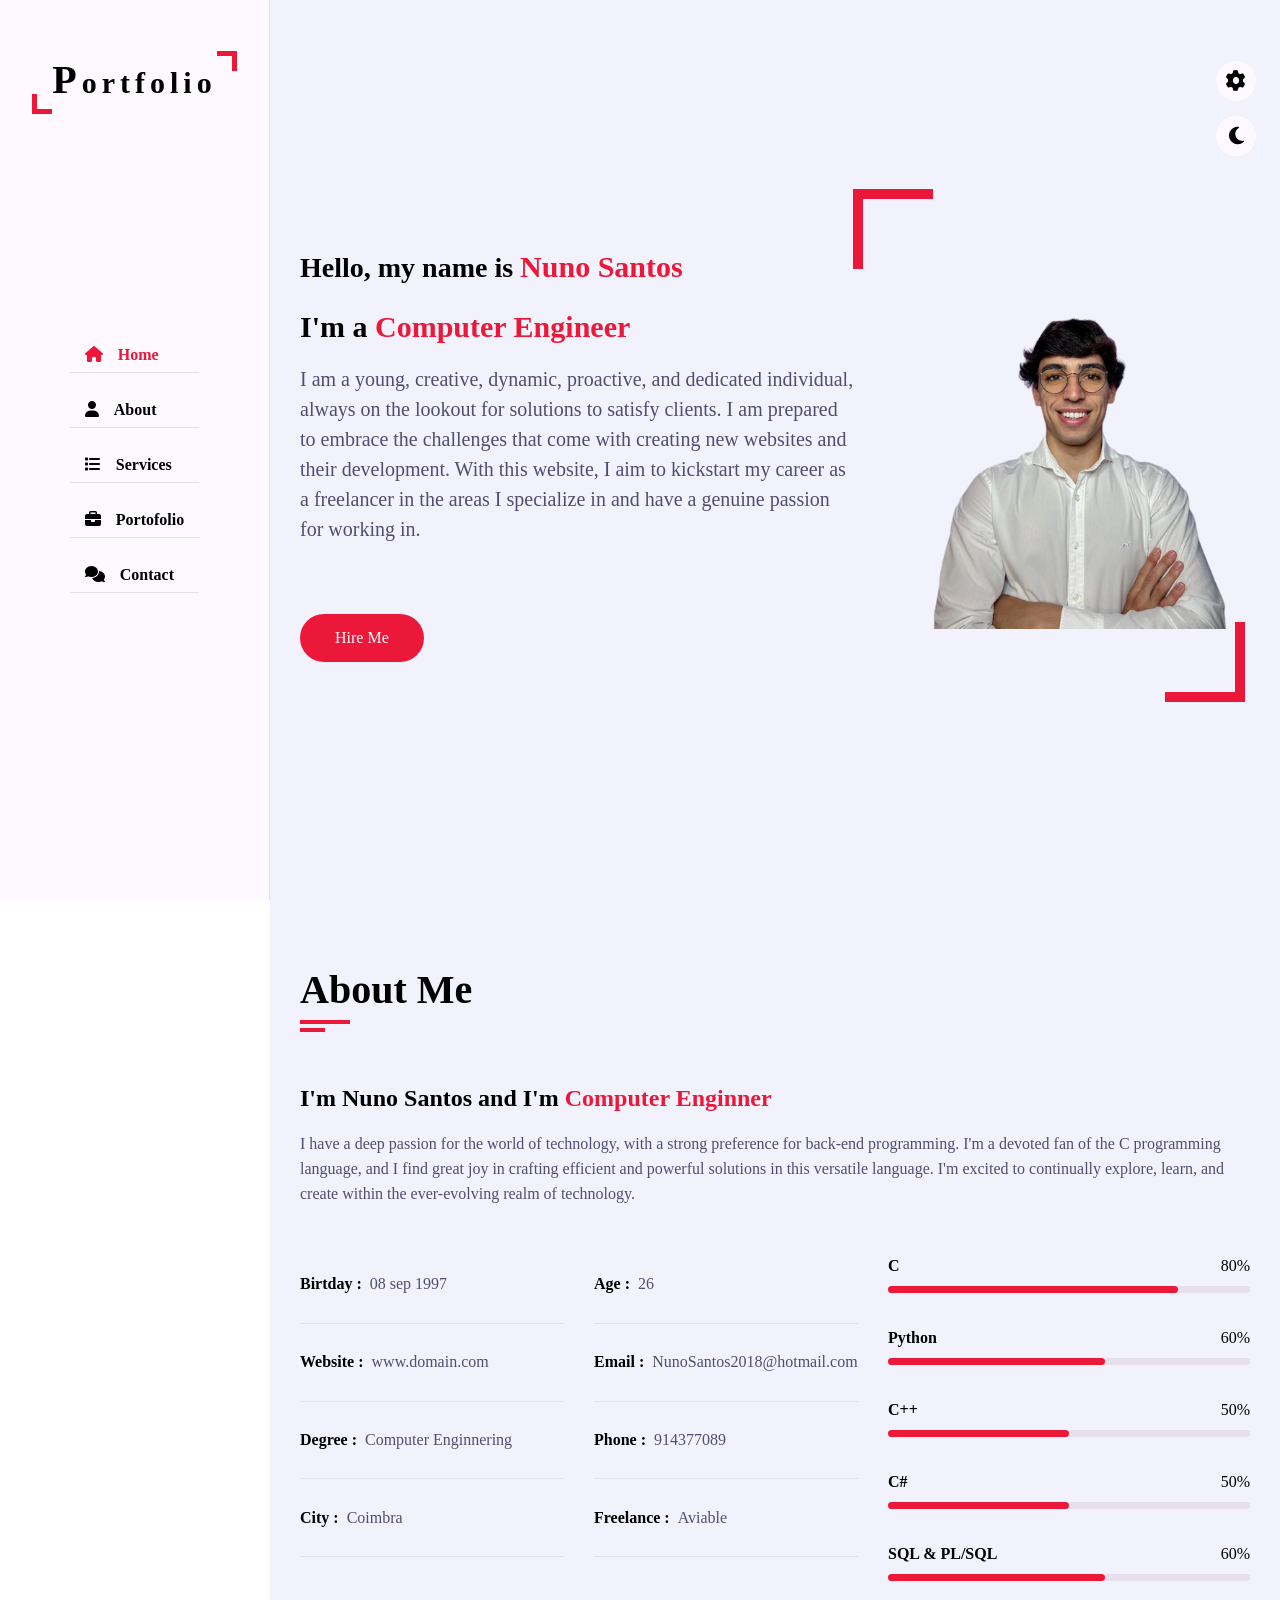
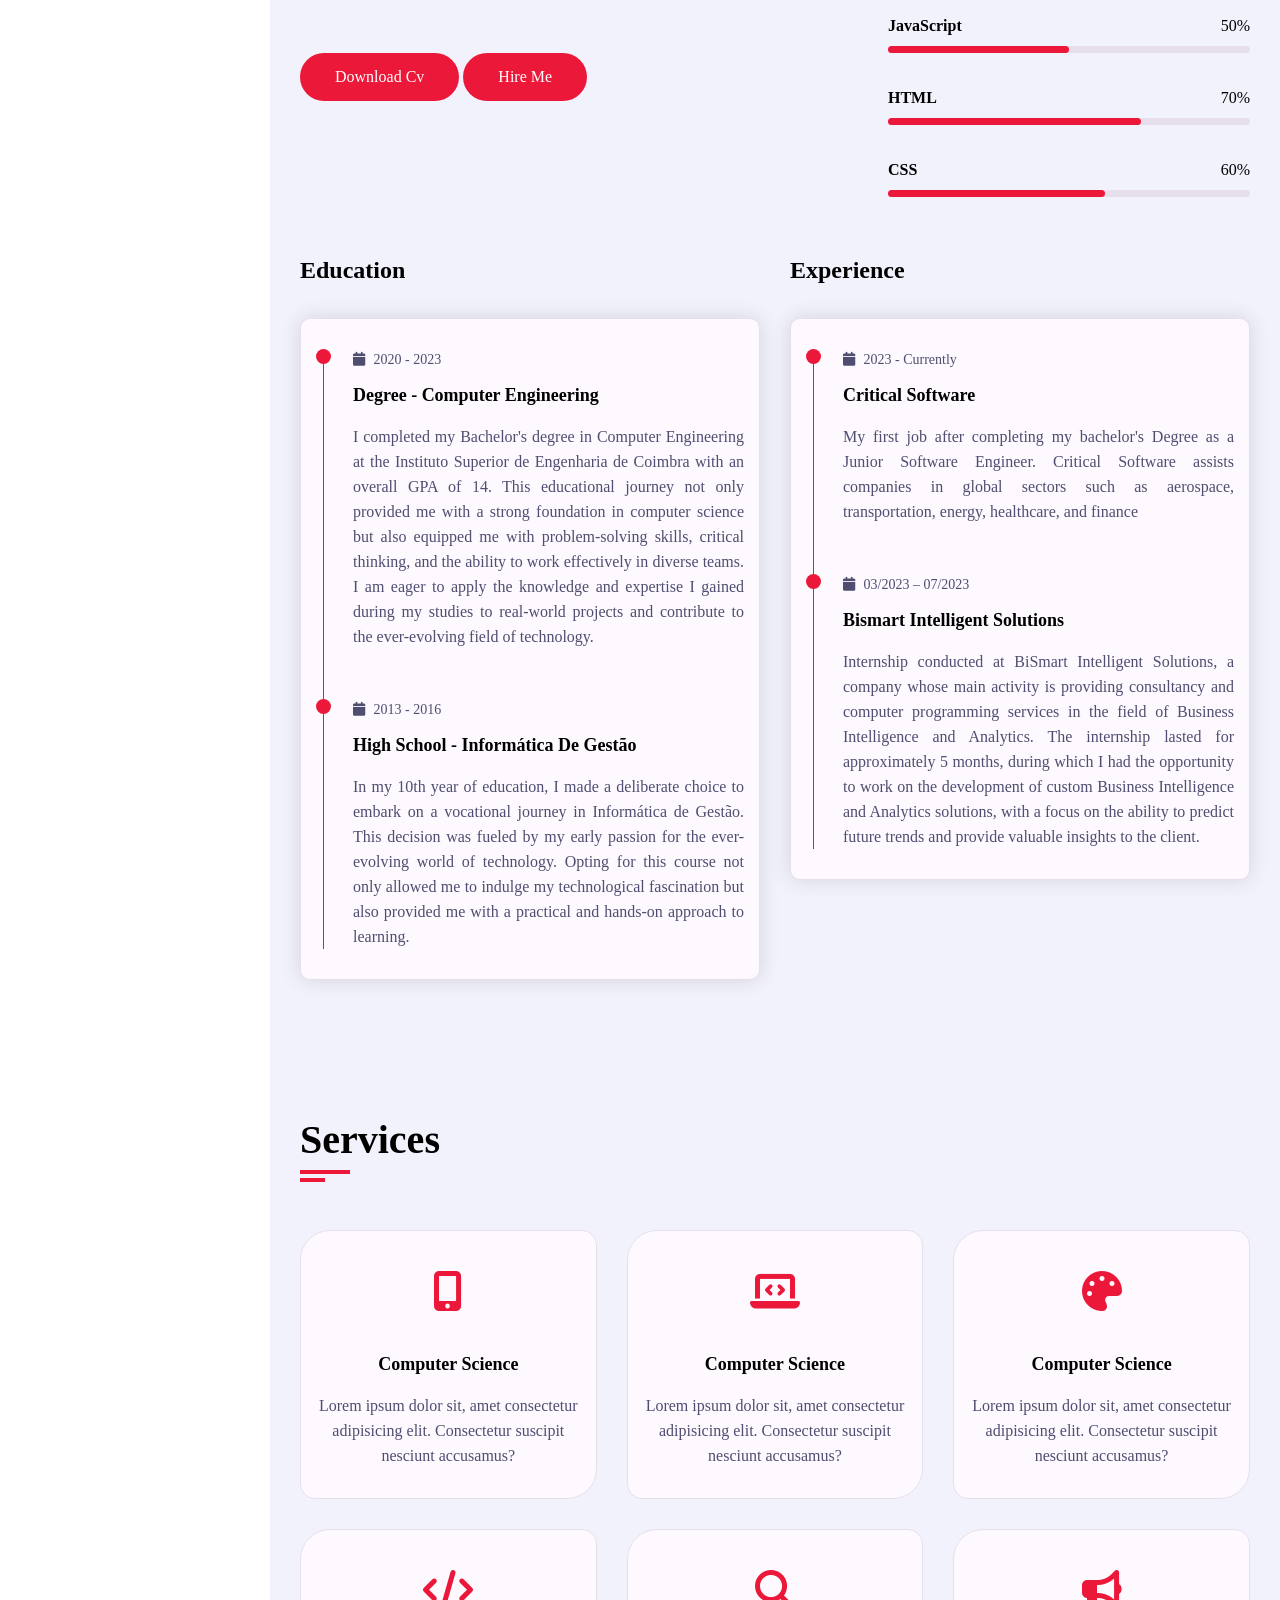
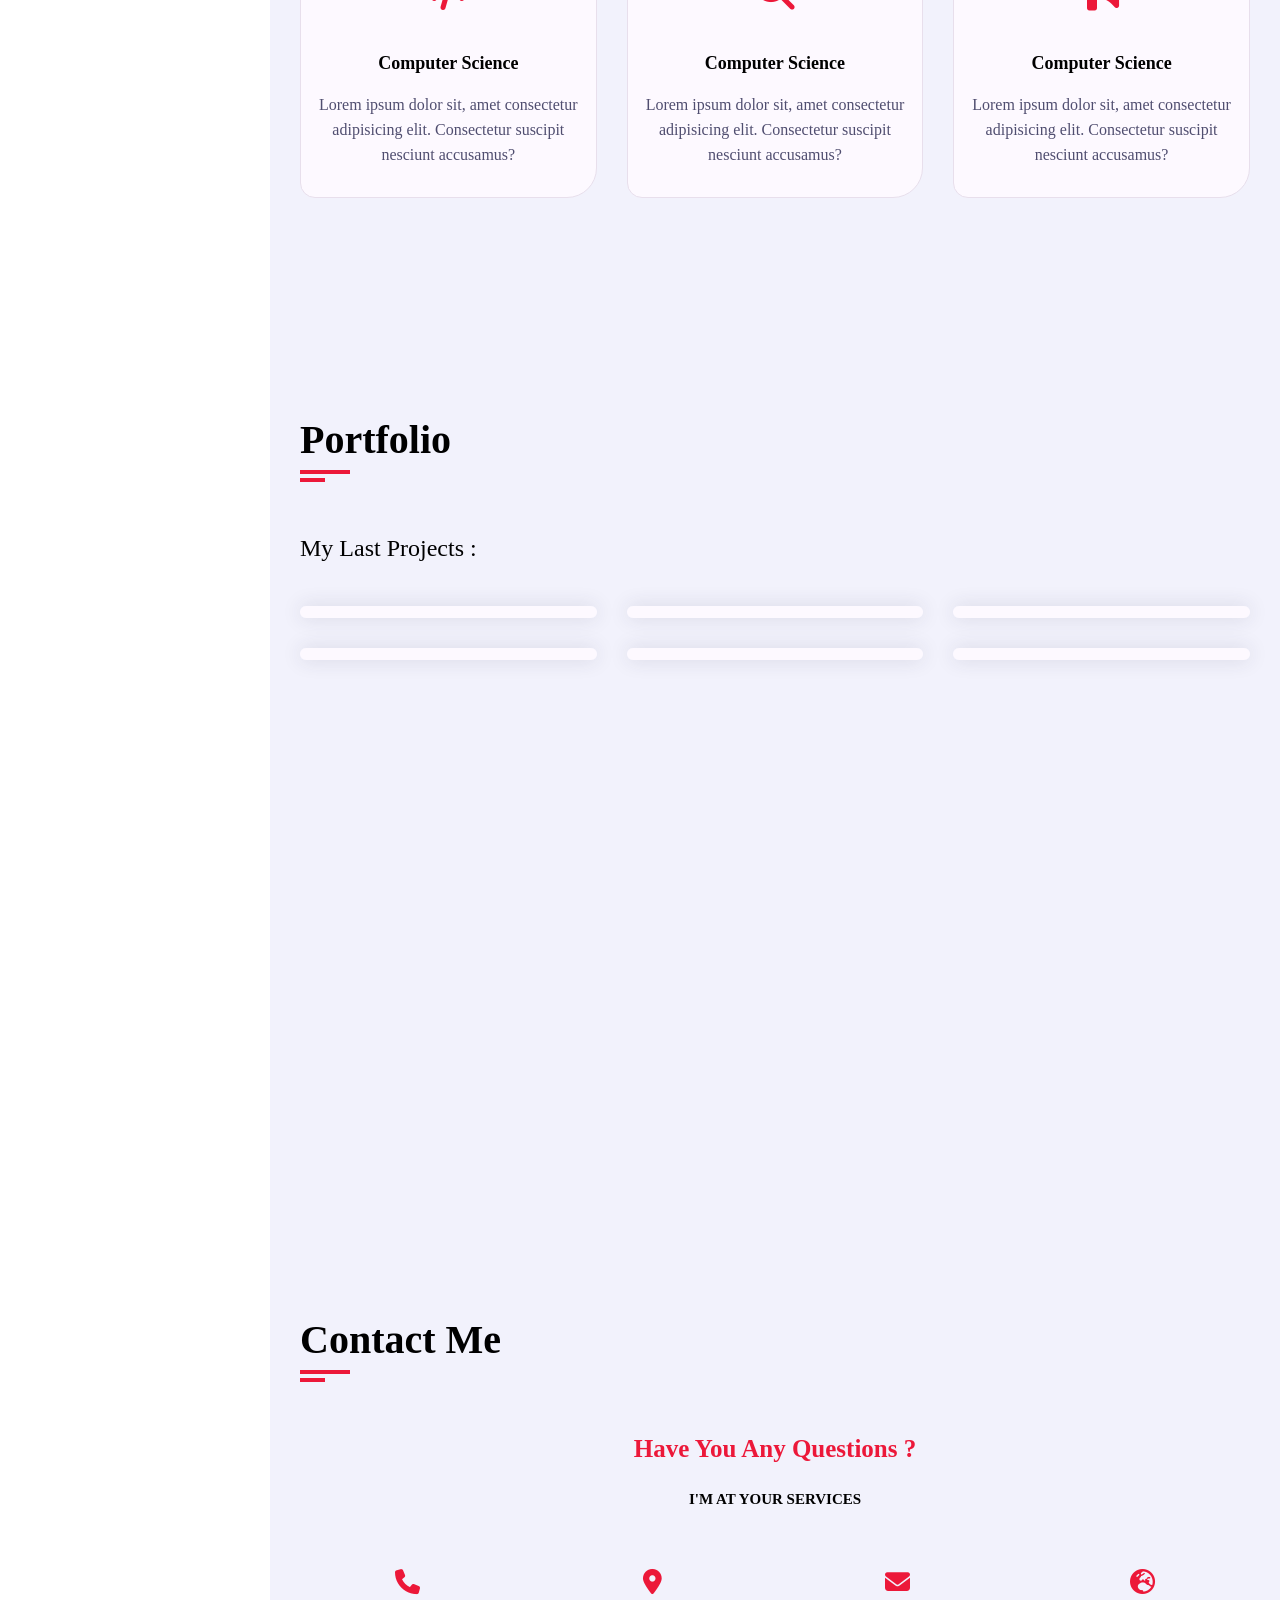
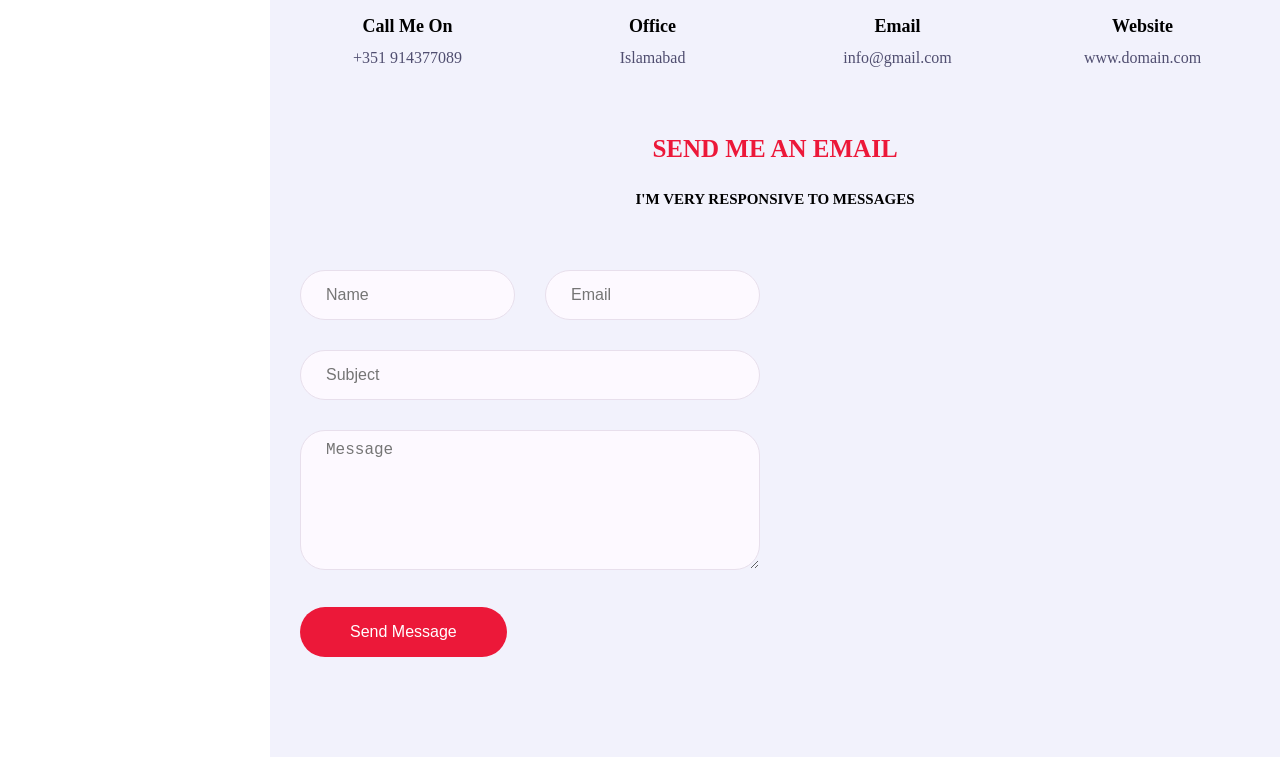
==== commit 662125a3: "change the workflow of the folders" ====
--- a/index.html
+++ b/index.html
@@ -7,16 +7,16 @@
     <meta name="viewport" content="width=device-width, initial-scale=1.0">
     <title>Document</title>
     <!-- ====  CSS Files ====-->
-    <link rel="stylesheet" href="src/css/style.css">
-    <link rel="stylesheet" href="src/css/skins/color-1.css">
-    <link rel="stylesheet" href="https://cdnjs.cloudflare.com/ajax/libs/font-awesome/6.2.0/src/css/all.min.css">
+    <link rel="stylesheet" href="css/style.css">
+    <link rel="stylesheet" href="css/skins/color-1.css">
+    <link rel="stylesheet" href="https://cdnjs.cloudflare.com/ajax/libs/font-awesome/6.2.0/css/all.min.css">
     <!-- ==== Style Switcher ==== -->
-    <link rel="stylesheet" href="src/css/skins/color-1.css" class="alternate-style" title="color-1" disabled>
-    <link rel="stylesheet" href="src/css/skins/color-2.css" class="alternate-style" title="color-2" disabled>
-    <link rel="stylesheet" href="src/css/skins/color-3.css" class="alternate-style" title="color-3" disabled>
-    <link rel="stylesheet" href="src/css/skins/color-4.css" class="alternate-style" title="color-4" disabled>
-    <link rel="stylesheet" href="src/css/skins/color-5.css" class="alternate-style" title="color-5" disabled>
-    <link rel="stylesheet" href="src/css/style-switcher.css">
+    <link rel="stylesheet" href="css/skins/color-1.css" class="alternate-style" title="color-1" disabled>
+    <link rel="stylesheet" href="css/skins/color-2.css" class="alternate-style" title="color-2" disabled>
+    <link rel="stylesheet" href="css/skins/color-3.css" class="alternate-style" title="color-3" disabled>
+    <link rel="stylesheet" href="css/skins/color-4.css" class="alternate-style" title="color-4" disabled>
+    <link rel="stylesheet" href="css/skins/color-5.css" class="alternate-style" title="color-5" disabled>
+    <link rel="stylesheet" href="css/style-switcher.css">
 </head>
 
 <body>
@@ -497,8 +497,8 @@
     <!-- ==== JS Files ==== -->
     <script src="https://cdnjs.cloudflare.com/ajax/libs/typed.js/2.0.12/typed.min.js" 
      referrerpolicy="no-referrer"></script>
-    <script src="src/js/script.js"></script>
-    <script src="src/js/style-switcher.js"></script>
+    <script src="js/script.js"></script>
+    <script src="js/style-switcher.js"></script>
 </body>
 
-</html>
+</html>
--- a/css/style.css
+++ b/css/style.css
@@ -0,0 +1,797 @@
+@import url('https://fonts.googleapis.com/css2?family=Clicker+Script&family=Poppins:wght@200;300;400;500;600;700&display=swap');
+:root
+{
+    --bg-black-900:#f2f2fc;
+    --bg-black-100:#fdf9ff;
+    --bg-black-50:#e8dfec;
+    --text-blacck-900:#302e4d;
+    --text-black-700:#504e70;
+}
+body.dark
+{
+        --bg-black-900:#151515;
+        --bg-black-100:#222222;
+        --bg-black-50:#393939;
+        --text-black-900:#ffffff;
+        --text-black-700:#e9e9e9;
+       /* background-color: #151515; /* Cor de fundo para o modo noturno */
+        /*color: #ffffff; /* Cor do texto para o modo noturno */
+}
+body
+{
+  line-height: 1.5;
+  font-size: 16px; 
+  font-family: 'Poppins' sans-serif;
+}
+*
+{
+    margin: 0;
+    padding: 0;
+    outline: none;
+    text-decoration: none;
+    box-sizing: border-box;
+}
+::before,::after
+{
+    box-sizing: border-box;
+}
+ul{
+    list-style: none;
+}
+.section
+{
+    background: var(--bg-black-900);
+    min-height: 100vh;
+    display: block;
+    padding: 0 30px;
+    opacity: 1;
+}
+.hidden
+{
+    display: none !important;
+}
+.main-content
+{
+    padding-left: 270px;
+
+}
+.padd-15
+{
+    padding-left: 15px;
+    padding-right: 15px;
+}
+.container
+{
+    max-width: 1100px;
+    width: 100%;
+    margin: auto;
+}
+.section .container
+{
+    padding-top: 60px;
+    padding-bottom: 70px;
+}
+.section-title
+{
+    flex: 0 0 100;
+    max-width: 100%;
+    margin-bottom: 60px;
+}
+.section-title h2
+{
+    font-size: 40px;
+    color: var(--text-black-900);
+    font-weight: 700;
+    position: relative;
+}
+.section-title h2::before
+{
+    content: '';
+    height: 4px;
+    width: 50px;
+    background-color: var(--skin-color);
+    position: absolute;
+    top: 100%;
+    left: 0;
+}
+.section-title h2::after
+{
+    content: '';
+    height: 4px;
+    width: 25px;
+    background-color: var(--skin-color);
+    position: absolute;
+    top: 100%;
+    left: 0;
+    margin-top: 8px;
+}
+.row
+{
+    display: flex;
+    flex-wrap: wrap;
+    margin-left: -15px;
+    margin-right: -15px;
+    position: relative;
+}
+.btn
+{
+    font-size: 16px;
+    font-weight: 500;
+    padding: 12px 35px;
+    color: white;
+    border-radius: 40px;
+    display: inline-block;
+    white-space: nowrap;
+    border: none;
+    background: var(--skin-color);
+    transition: all 0.3s ease;
+}
+.btn:hover
+{
+    transform: scale(1.05);
+}
+.shadow-dark
+{
+    box-shadow: 0 0 20px rgba(48, 46, 77, 0.15);
+}
+/* aside */
+.aside
+{
+    width: 270px;
+    background: var(--bg-black-100);
+    position: fixed;
+    left: 0;
+    top: 0;
+    padding: 30px;
+    height: 100%;
+    border-right: 1px solid var(--bg-black-50);    
+    display: flex;
+    justify-content: center;
+    align-items: center;
+    z-index: 10;
+}
+.aside .logo
+{
+    position: absolute;
+    top: 50px;
+    font-size: 30px;
+
+}
+.aside .logo a
+{
+    color: var(--text-black-900);
+    font-weight: 700;
+    padding: 15px 20px;
+    font-size: 30px;
+    letter-spacing: 5px;
+    position: relative;
+}
+.aside .logo a span
+{
+    font-family: 'Clicker Script', cursive;
+    font-size: 40px;
+}
+.aside .logo a::before
+{
+    content: '';
+    position: absolute;
+    width: 20px;
+    height: 20px;
+    border-bottom: 5px solid var(--skin-color);
+    border-left: 5px solid var(--skin-color);
+    bottom: 0;
+    left: 0;
+
+}
+.aside .logo a::after
+{
+    content: '';
+    position: absolute;
+    width: 20px;
+    height: 20px;
+    border-top: 5px solid var(--skin-color);
+    border-right: 5px solid var(--skin-color);
+    top: 0;
+    right: 0;
+}
+.aside .nav-toggler
+{
+    height: 40px;
+    width: 45px;
+    border: 1px solid var(--bg-black-50);
+    cursor: pointer;
+    position: fixed;
+    left: 300px;
+    top: 20px;
+    border-radius: 5px;
+    background: var(--bg-black-100);
+    display: none;
+    align-items: center;
+    justify-content: center;
+}
+.aside .nav-toggler span
+{
+    height: 2px; /*Altura*/
+    width: 18px; /*Largura*/
+    background: var(--skin-color);
+    display: inline-block;
+    position: relative; 
+}
+.aside .nav-toggler span::before
+{
+    content: '';
+    height: 2px;
+    width: 18px;
+    background: var(--skin-color);
+    position: absolute;
+    top: -6px;
+    left: 0;
+}
+.aside .nav-toggler span::after
+{
+    content: '';
+    height: 2px;
+    width: 18px;
+    background: var(--skin-color);
+    position: absolute;
+    top: 6px;
+    left: 0;
+}
+.aside .nav
+{
+    margin-top: 50px;
+}
+.aside .nav li
+{
+    margin-bottom: 20px;
+    display: block;
+}
+.aside .nav li a 
+{
+    font-size: 16px;
+    font-weight: 600;
+    display: block;
+    border-bottom: 1px solid var(--bg-black-50);
+    color: var(--text-black-900);
+    padding: 5px 15px;
+}
+.aside .nav li a.active
+{
+    color: var(--skin-color);
+}
+.aside .nav li a i
+{
+    margin-right: 15px;
+}
+
+/* home */ 
+.home{
+    min-height: 100vh;
+    display:flex;
+    color: var(--text-black-900);
+
+}
+.home .home-info
+{
+    flex: 0 0 60%;
+    max-width: 60%;
+
+}
+h3.hello
+{
+  font-size: 28px;
+  margin: 15px 0;  
+}
+h3.hello span
+{
+    font-family: 'Clicker Script' , cursive;
+    font-size: 30px;
+    font-weight: 700;
+    color: var(--skin-color);
+}
+h3.my-profession
+{
+    font-size: 30px;
+    margin: 15px 0;
+}
+.typing
+{
+    color: var(--skin-color);
+}
+.home-info p 
+{
+    margin-bottom: 70px;
+    font-size: 20px;
+    color: var(--text-black-700);
+}
+.home .home-img{
+    flex: 0 0 40%;
+    max-width:  40%;
+    text-align: center;
+    position: relative;
+
+}
+.home-img::after
+{
+    content: '';
+    position: absolute;
+    height: 80px;
+    width: 80px;
+    border-bottom: 10px solid var(--skin-color);
+    border-right: 10px solid var(--skin-color);
+    right: 20px;
+    bottom: -40px
+}
+.home-img::before
+{
+    content: '';
+    position: absolute;
+    height: 80px;
+    width: 80px;
+    border-top: 10px solid var(--skin-color);
+    border-left: 10px solid var(--skin-color);
+    left: -20px;
+    top: -40px
+}
+
+.home .home-img img
+{
+    margin: auto;
+    border-radius: 5px;
+    height: 400px;
+}
+
+/*About */
+.about .about-content
+{
+    flex: 0 0 100%;
+    max-width: 100%;
+}
+.about .about-content .about-text
+{
+    flex: 0 0 100%;
+    max-width: 100%;    
+}
+.about .about-content .about-text h3
+{
+    font-size: 24px;
+    margin-bottom: 15px;
+    font-weight: 700;
+    color: var(--text-black-900)
+}
+.about .about-content .about-text h3 span
+{
+    color: var(--skin-color);
+}
+.about .about-content .about-text p
+{
+    font-size: 16px;
+    line-height: 25px;
+    color: var(--text-black-700);
+}
+.about .about-content .personal-info
+{
+    flex: 0 0 60%;
+    max-width: 60%;
+    margin-top: 40px;
+}
+.about .about-content .personal-info .info-item
+{
+    flex: 0 0 50%;
+    max-width: 50%;
+}
+.about .about-content .personal-info .info-item p
+{
+    font-weight: 600;
+    padding: 10% 0;
+    font-size: 16px;
+    color: var(--text-black-900);
+    border-bottom: 1px solid var(--bg-black-50);
+}
+.about .about-content .personal-info .info-item p span
+{
+    font-weight: 400;
+    color: var(--text-black-700);
+    margin-left: 4px;
+    display: inline-block;
+
+}
+.about .about-content .personal-info .buittons
+{
+    margin-top: 30px;
+}
+.about .about-content .personal-info .buittons .btn
+{
+    margin-right: 15px;
+    margin-top: 10px;
+}
+.about .about-content .skills
+{
+    flex: 0 0 40%;
+    max-width: 40%;
+    margin-top: 40px;
+}
+.about .about-content .skills .skill-item
+{
+    flex: 0 0 100%;
+    max-width: 100%;
+
+}
+.about .about-content .skills .skill-item h5
+{
+    line-height: 40px;
+    font-weight: 600;
+    font-size: 16px;
+    color: var(--text-black-900);
+    text-transform: capitalize;
+}
+.about .about-content .skills .skill-item .progress
+{
+    background-color:  var(--bg-black-50);
+    height: 7px;
+    border-radius: 4px;
+    width: 100%;
+    position: relative;
+}
+.about .about-content .skills .skill-item
+{
+    margin-bottom: 25px;
+}
+.about .about-content .skills .skill-item .progress .progress-in
+{
+    position: absolute;
+    left: 0;
+    top: 0;
+    height: 100%;
+    border-radius: 4px;
+    background-color: var(--skin-color);
+}
+.about .about-content .skills .skill-item  .skill-percent
+{
+    position: absolute;
+    right: 0;
+    color: var(--text-black-900);
+    top: -40px;
+    font-weight: 400;
+    line-height: 40px;
+}
+.about .about-content .education,
+.about .about-content .experience
+{
+    flex: 0 0 50%;
+    max-width: 50%;
+    margin-top: 30px;
+}
+.about .about-content h3.title
+{
+    font-size: 24px;
+    margin-bottom: 30px;
+    font-weight: 700;
+    color: var(--text-black-900);
+}
+
+.about .about-content .timeline-box
+{
+    flex: 0 0 100%;
+    max-width: 100%;
+}
+.about .about-content .timeline  
+{
+    background-color: var(--bg-black-100);
+    padding: 30px 15px;
+    border: 1px solid var(--bg-black-50);
+    border-radius: 10px;
+    width: 100%;
+    position: relative;
+}
+.about .about-content .timeline .timeline-item
+{
+    position:relative;
+    padding-left: 37px;
+    padding-bottom: 50px;
+}
+.about .about-content .timeline .timeline-item:last-child
+{
+    padding-bottom: 0;
+}
+.about .about-content .timeline .timeline-item::before
+{
+    content: '';
+    width: 1px;
+    position: absolute;
+    height: 100%;
+    left: 7px;
+    top: 0;
+    background-color: var(--skin-color);
+}
+.about .about-content .timeline  .circle-dot
+{
+    position: absolute;
+    left: 0;
+    top: 0;
+    height: 15px;
+    width: 15px;
+    border-radius: 50%;
+    background-color: var(--skin-color);
+}
+.about .about-content .timeline .timeline-date
+{
+    font-weight: 400;
+    font-size: 14px;
+    margin-bottom: 12px;
+    color: var(--text-black-700);
+}
+.about .about-content .timeline .timeline-date .fa 
+{
+    margin-right: 5px;
+}
+.about .about-content .timeline .timeline-title
+{
+    font-weight: 700;
+    font-size: 18px;
+    margin-bottom: 15px;
+    text-transform: capitalize;
+    color: var(--text-black-900);
+}
+.about .about-content .timeline .timeline-text
+{
+    line-height: 25px;
+    font-size: 16px;
+    text-align: justify;
+    color: var(--text-black-700);
+}
+/* Service */
+.service .container
+{
+    padding-bottom: 40px;
+}
+.service .service-item
+{
+    margin-bottom: 30px;
+    flex: 0 0 33.33%;
+    max-width: 33.33%;
+}
+.service .service-item .service-item-inner
+{
+    background-color: var(--bg-black-100);
+    border: 1px solid var(--bg-black-50);
+    border-radius: 30px 15px;
+    padding: 30px 15px;
+    text-align: center;
+    transition: all 0.35 ease;
+}
+.service .service-item .service-item-inner:hover
+{
+    box-shadow:  0 0 20px rgba(48, 46, 77, 0.15);
+}
+.service .service-item .service-item-inner .icon 
+{
+    height: 60px;
+    width: 60px;
+    border-radius: 50%;
+    display: block;
+    margin: 0 auto 30px;
+    text-align: center;
+    transition: all 0.3s ease;
+}
+.service .service-item .service-item-inner .icon .fa
+{
+    font-size: 40px;
+    line-height: 60px;
+    color: var(--skin-color);
+    transition: all 0.3s ease;
+
+}
+.service .service-item .service-item-inner:hover .icon 
+{
+    background: var(--skin-color);
+}
+
+.service .service-item .service-item-inner:hover .icon .fa 
+{
+
+    font-size: 25px;
+    color: #ffffff
+}
+.service .service-item .service-item-inner h4
+{
+    font-size: 18px;
+    margin-bottom: 15px;
+    color: var(--text-black-900);
+    font-weight: 700;
+    text-transform: capitalize;
+}
+.service .service-item .service-item-inner p
+{
+    font-size: 16px;
+    color: var(--text-black-700);
+    line-height: 25px;
+
+}
+
+/* Portfolio */
+.portfolio .container
+{
+    padding-bottom: 40px;
+}
+.portfolio .portfolio-heading
+{
+    flex: 0 0 100%;
+    max-width: 100%;
+    margin-bottom: 40px;
+
+}
+.portfolio .portfolio-heading h2
+{
+    color: var(--text-black-900);
+    font-weight: 500;
+
+}
+.portfolio .portfolio-item
+{
+    flex: 0 0 33.33%;
+    max-width: 33.33%;
+    margin-bottom: 30px;
+}
+.portfolio .portfolio-item-inner
+{
+    border: 6px solid var(--bg-black-100);
+    border-radius: 10px;
+    overflow: hidden;
+    cursor: pointer;
+}
+.portfolio .portfolio-item-inner .portfolio-img img 
+{
+    width: 100%;
+    display: block;
+}
+/* Contact */
+.contact-title
+{
+    color: var(--skin-color);
+    text-align: center;
+    font-size: 25px;
+    margin-bottom: 20px;
+}
+
+.contact-sub-title
+{
+    color: var(--text-black-900);
+    text-align: center;
+    font-size: 15px;
+    margin-bottom: 60px;
+}
+.contact .contact-info-item
+{
+    flex: 0 0 25%;
+    max-width: 25%;
+    text-align: center;
+    margin-bottom: 60px;
+}
+
+.contact .contact-info-item .icon 
+{
+     display: inline-block;
+}
+.contact .contact-info-item .icon .fa
+{
+    font-size: 25px;
+    color: var(--skin-color);
+}
+.contact .contact-info-item h4 
+{
+    font-size: 18px;
+    font-weight: 700;
+    color: var(--text-black-900);
+    text-transform: capitalize;
+    margin: 15px 0 5px;
+}
+.contact .contact-info-item p
+{
+    font-size: 16px;
+    line-height: 25px;
+    color: var(--text-black-700);
+    font-weight: 400;
+}
+.contact .contact-form
+{
+    flex: 0 0 100%;
+    max-width: 100%;
+}
+.contact .contact-form 
+{
+    flex: 0 0 50%;
+    max-width: 50%;
+    
+}
+.contact .contact-form .col-6
+{
+    flex: 0 0 50%;
+    max-width: 50%;
+    
+}
+.contact .contact-form .col-12
+{
+    flex: 0 0 100%;
+    max-width: 100%;
+}
+.contact .contact-form .form-item
+{
+    margin-bottom: 30px;
+}
+.contact .contact-form .form-item .form-control
+{
+    width: 100%;
+    height: 50px;
+    border-radius: 25px;
+    background: var(--bg-black-100);
+    border: 1px solid var(--bg-black-50);
+    padding: 10px 25px;
+    font-size: 16px;
+    color: var(--text-black-700);
+    transition: all 0.3s ease;
+}
+.contact .contact-form .form-item .form-control:focus
+{
+    box-shadow:  0 0 20px rgba(48, 46, 77, 0.15);
+}
+.contact .contact-form .form-item textarea.form-control
+{
+    height: 140px;
+}
+.contact .contact-form .btn
+{
+    height: 50px;
+    padding: 0 50px;
+}
+
+@media(max-width: 1199px)
+{
+    .aside
+    {
+        left:-270px;
+    }
+    .main-content
+    {
+        padding-left: 0;
+    }
+    .about .about-content .personal-info .info-item p span 
+    {
+        display: block;
+        margin-left: 0;
+    }
+}
+@media(max-width: 991px)
+{
+    .contact .contact-info-item,
+    .portfolio .portfolio-item,
+    .service .service-item
+    {
+        flex: 0 0 50%;
+        max-width: 50%;
+    }
+    .home .home-info
+    {
+        flex: 0 0 100%;
+        max-width: 100%;
+    }
+    .home .home-img
+    {
+        display: none;
+    }
+}
+@media(max-width: 767px)
+{
+    .contact .contact-form .col-6,
+    .contact .contact-info-item,
+    .portfolio .portfolio-item,
+    .service .service-item,
+    .about .about-content .experience,
+    .about .about-content .education,
+    .about .about-content .skills,
+    .about .about-content .personal-info
+    {
+        flex: 0 0 100%;
+        max-width: 100%;
+    }
+}
--- a/css/skins/color-1.css
+++ b/css/skins/color-1.css
@@ -0,0 +1,5 @@
+:root
+{
+    --skin-color:#ec1839;
+    
+}
--- a/css/skins/color-1.css
+++ b/css/skins/color-1.css
@@ -0,0 +1,5 @@
+:root
+{
+    --skin-color:#ec1839;
+    
+}
--- a/css/skins/color-2.css
+++ b/css/skins/color-2.css
@@ -0,0 +1,5 @@
+:root
+{
+    --skin-color:#fa5b0f;
+    
+}
--- a/css/skins/color-3.css
+++ b/css/skins/color-3.css
@@ -0,0 +1,5 @@
+:root
+{
+    --skin-color:#37b182;
+    
+}
--- a/css/skins/color-4.css
+++ b/css/skins/color-4.css
@@ -0,0 +1,5 @@
+:root
+{
+    --skin-color:#1854b4;
+    
+}
--- a/css/skins/color-5.css
+++ b/css/skins/color-5.css
@@ -0,0 +1,5 @@
+:root
+{
+    --skin-color:#f021b2;
+    
+}
--- a/css/style-switcher.css
+++ b/css/style-switcher.css
@@ -0,0 +1,88 @@
+.style-switcher
+{
+    position: fixed;
+    right: 0;
+    top: 60px;
+    padding: 15px;
+    width: 200px;
+    border: 1px solid var(--bg-black-50);
+    background: var(--bg-black-100);
+    z-index: 101;
+    border-radius: 5px;
+    transition: all 0.3s ease;
+    transform: translateX(100%);
+}
+.style-switcher.open
+{
+    transform: translateX(-25px);
+}
+.style-switcher .s-icon
+{
+    position: absolute;
+    height: 40px;
+    width: 40px;
+    text-align: center;
+    font-size: 20px;
+    background: var(--bg-black-100);
+    color: var(--text-black-900);
+    right: 100%;
+    border: 1p solid var(--bg-black-50);
+    margin-right: 25px;
+    cursor: pointer;
+    transition: all 0.3s ease;
+    border-radius: 50%;
+}
+.style-switcher .s-icon i
+{
+    line-height: 40px;
+}
+
+.style-switcher .style-switcher-toggler
+{
+    top: 0;
+}
+.style-switcher .day-night
+{
+    top: 55px;
+}
+.style-switcher h4
+{
+    margin: 0 0 10px;
+    color: var(--text-black-700);
+    font-size: 16px;
+    font-weight: 600;
+    text-transform: capitalize;
+}
+.style-switcher .colors
+{
+    display: flex;
+    flex-wrap: wrap;
+    justify-content: space-between;
+}
+.style-switcher .colors span
+{
+    display: inline-block;
+    height: 30px;
+    width: 30px;
+    border-radius: 50%;
+}
+.style-switcher .color-1
+{
+    background: #ec1839;
+}
+.style-switcher .color-2
+{
+    background: #fa5b0f;
+}
+.style-switcher .color-3
+{
+    background: #37b182;
+}
+.style-switcher .color-4
+{
+    background: #1854b4;
+}
+.style-switcher .color-5
+{
+    background: #f021b2;
+}
